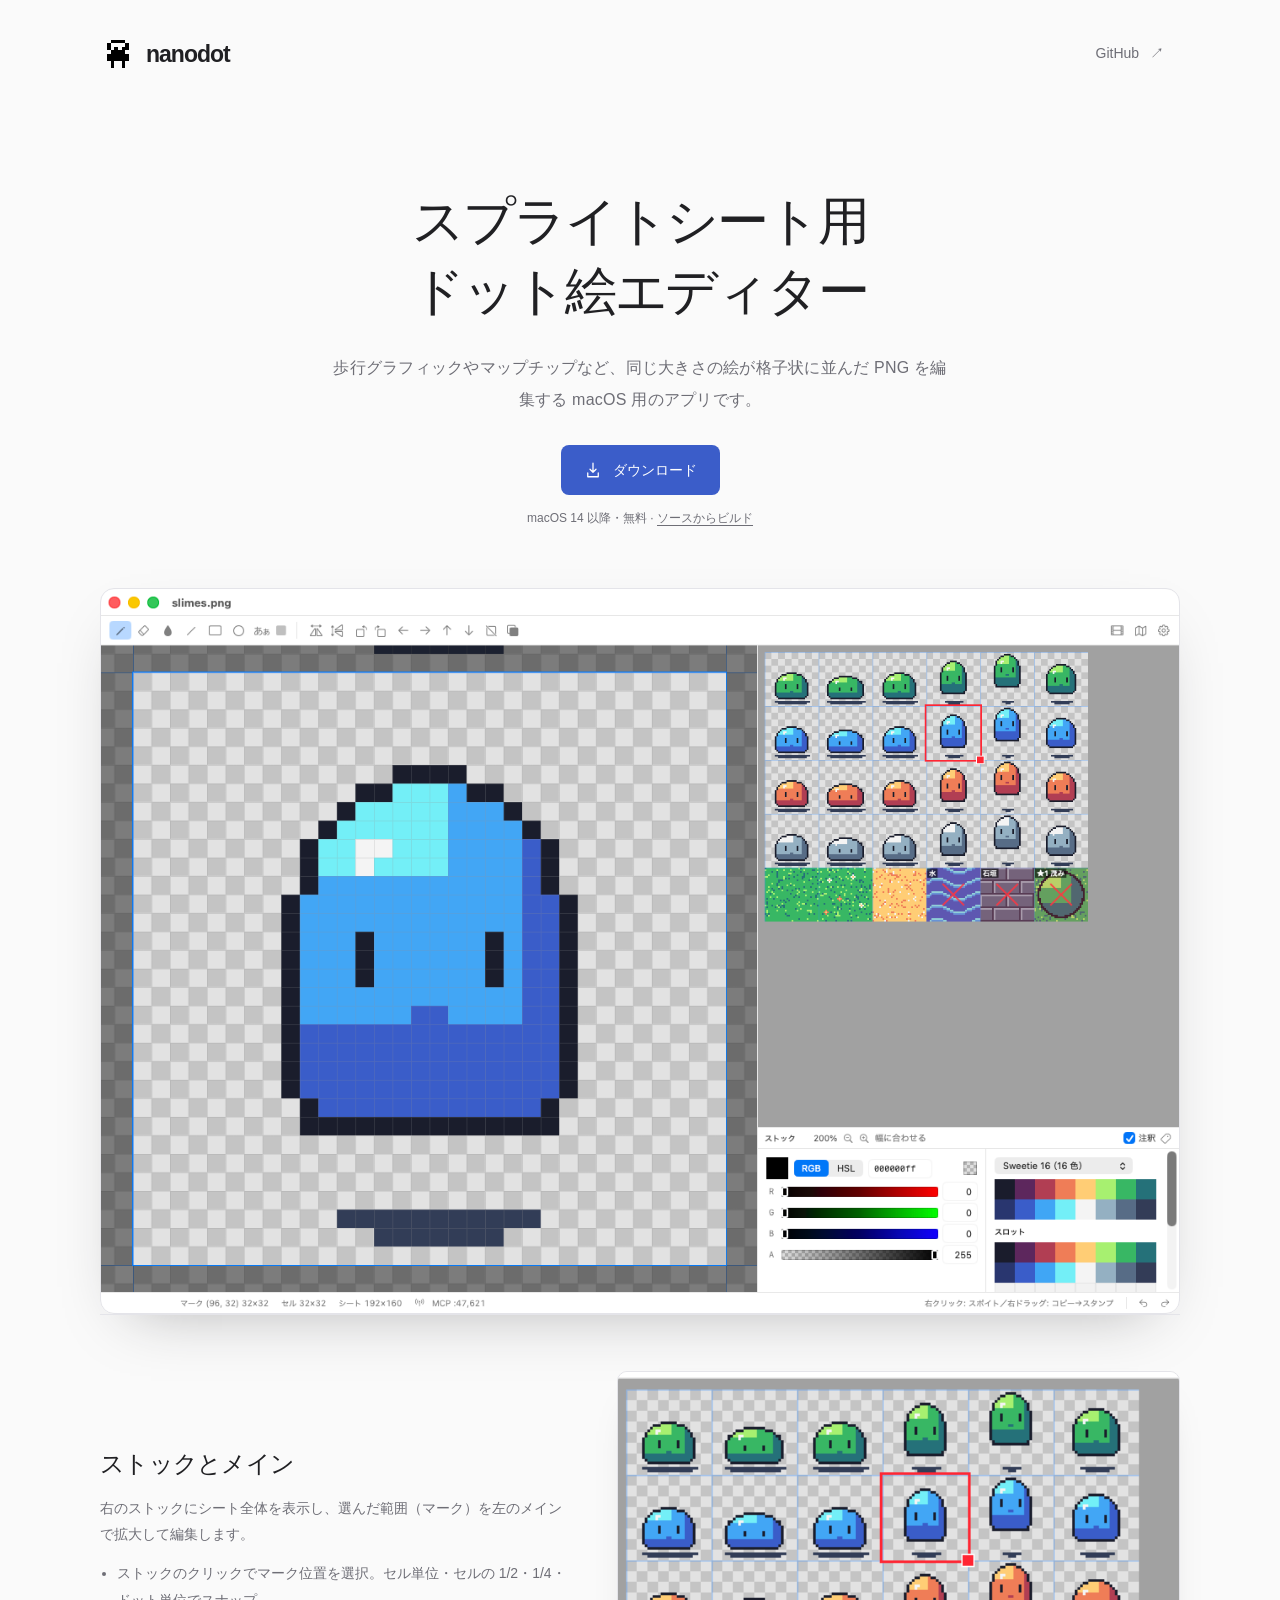
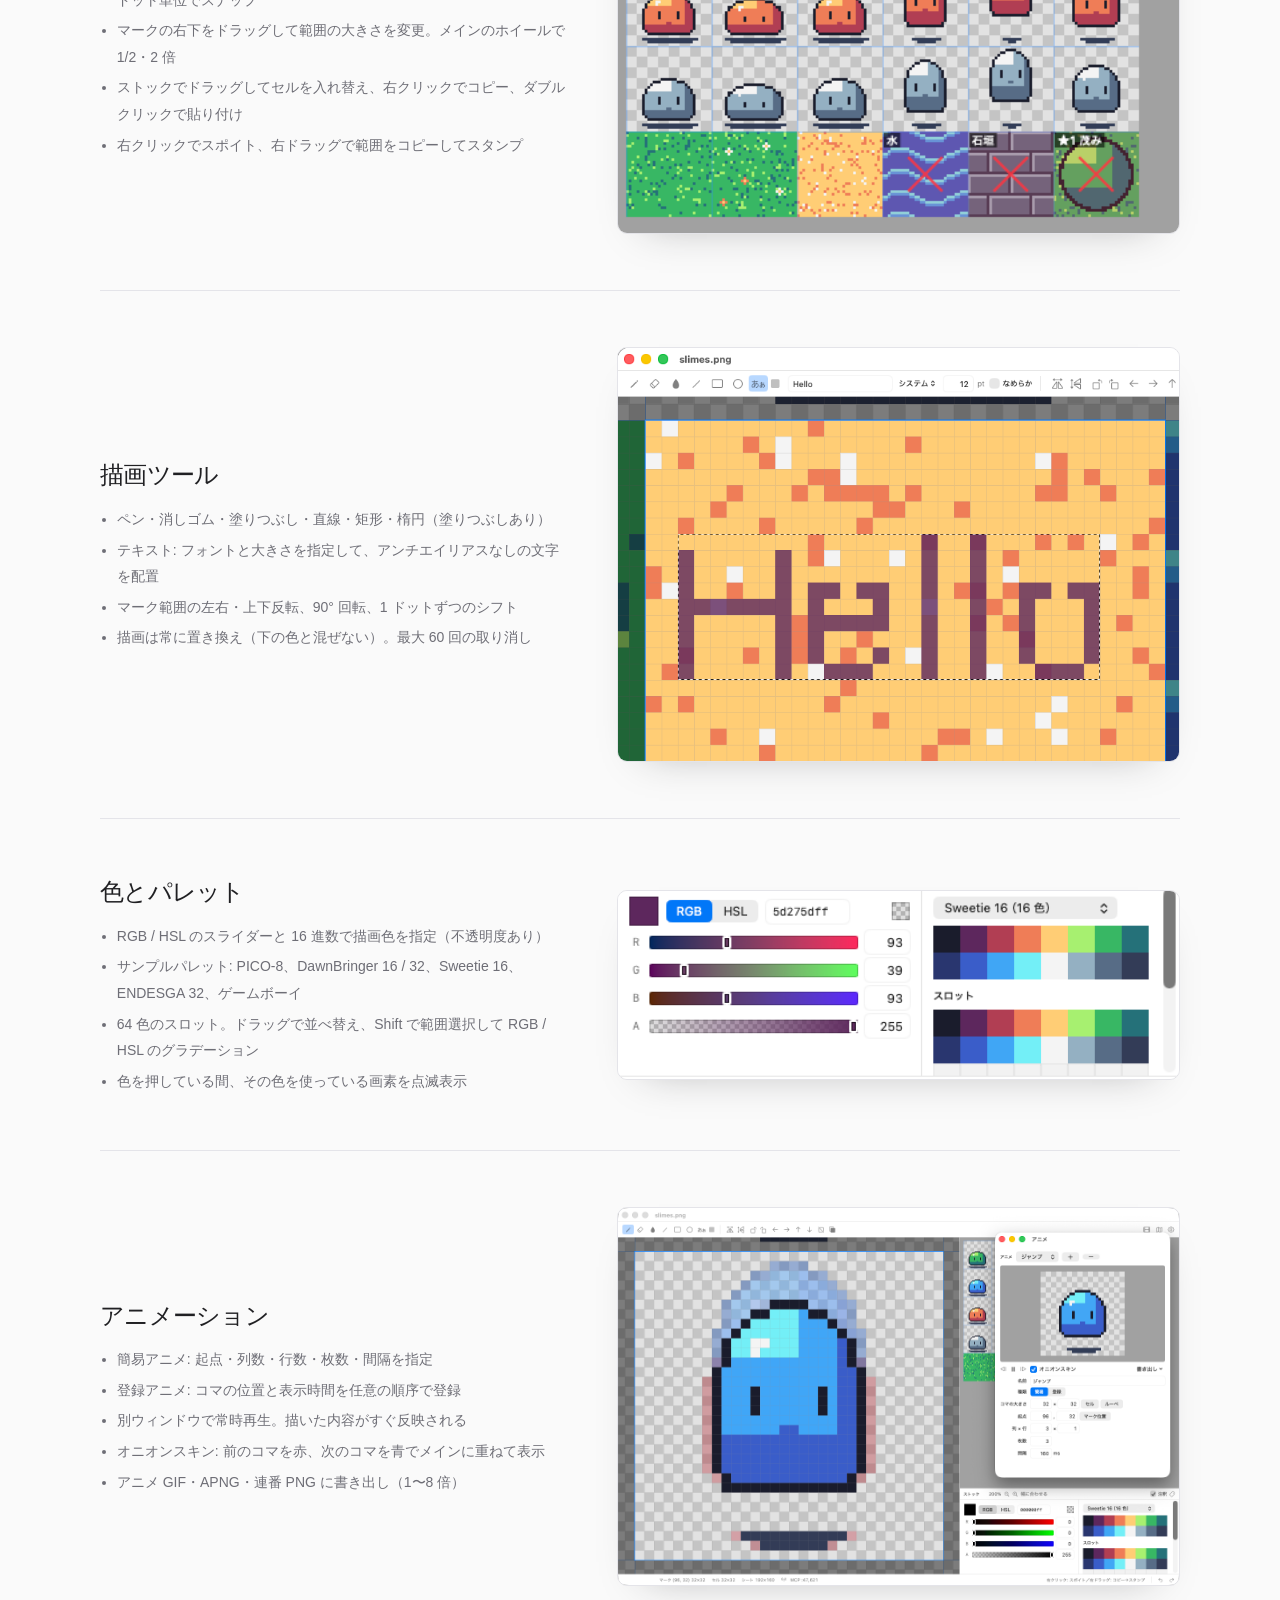
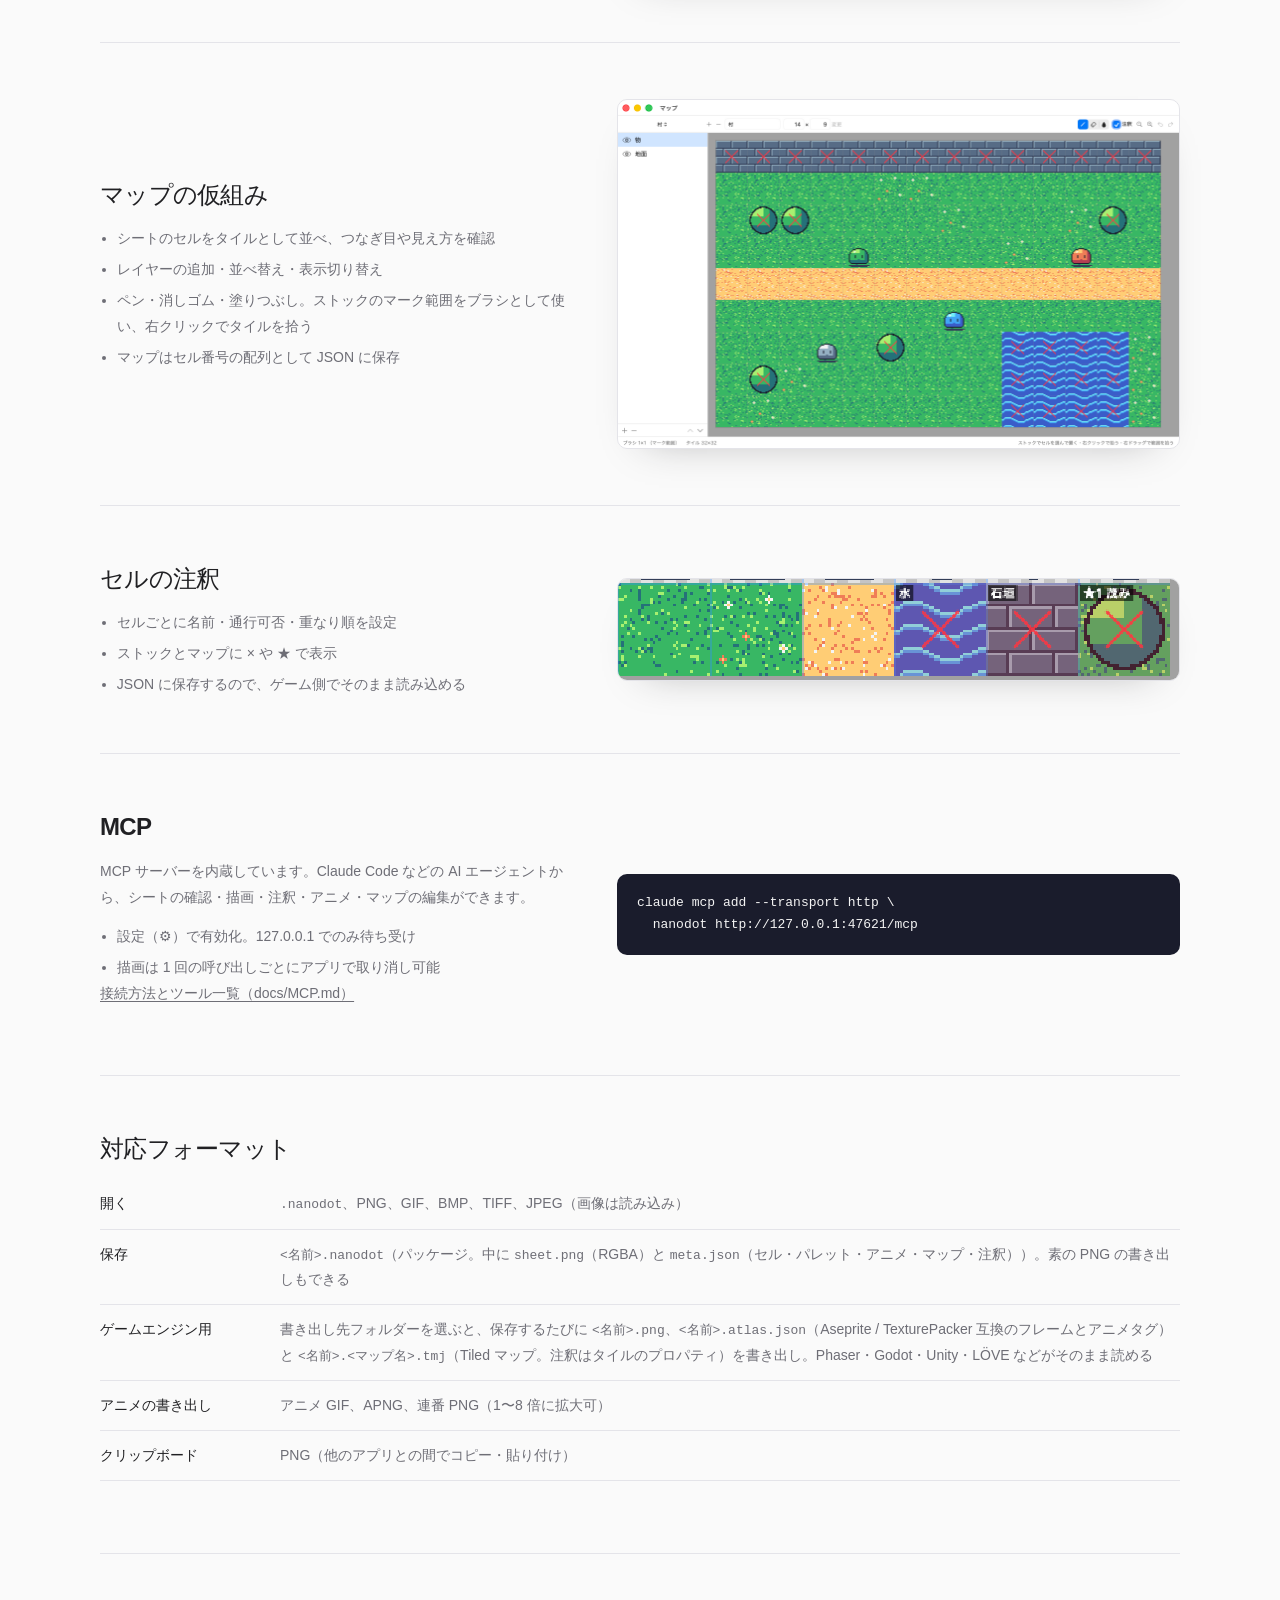
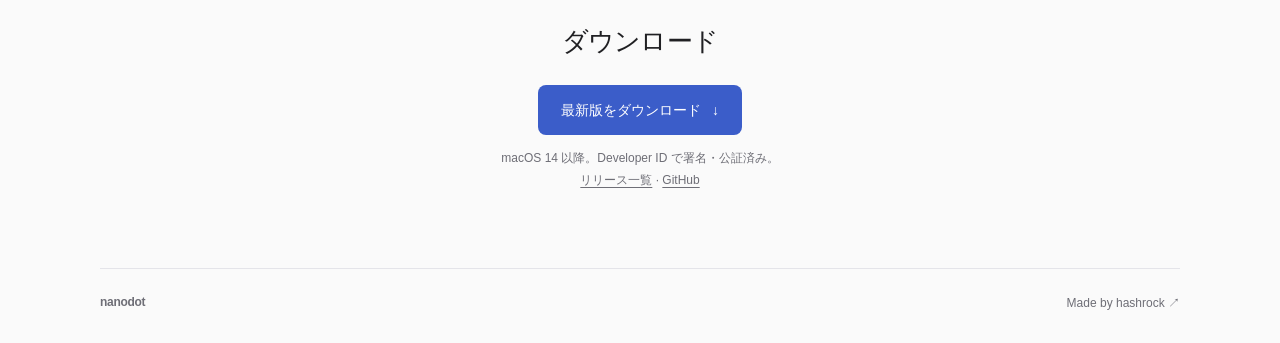
==== website/index.html @ 6d807a77 "書類をパッケージ（.nanodot）にまとめる App Sandbox では「ユーザーが選んだファイルの隣」に書けないので、PNG ＋サイドカーの形式をやめて書類バンドルにする。  - 書類は <名前" ====
<!doctype html>
<html lang="ja">
<head>
  <meta charset="utf-8">
  <meta name="viewport" content="width=device-width, initial-scale=1">
  <meta name="theme-color" content="#fafafa">
  <title>nanodot — スプライトシート用ドット絵エディター</title>
  <meta name="description" content="歩行グラフィックやマップチップなど、同じ大きさの絵が並んだ PNG を編集する macOS 用のドット絵エディター。アニメーション、マップの仮組み、セルの注釈、MCP に対応。">
  <link rel="icon" href="./assets/nanodot.svg" type="image/svg+xml">
  <link rel="stylesheet" href="./style.css">
  <script type="module" src="https://repos.hashrock.info/switcher/v1.js"></script>
</head>
<body>
  <header class="header wrap">
    <a class="brand" href="./" aria-label="nanodot ホーム"><img src="./assets/nanodot.svg" width="36" height="36" alt=""><span>nanodot</span></a>
    <div class="header-links">
      <a class="github" href="https://github.com/hashrock/nanodot">GitHub <span aria-hidden="true">↗</span></a>
      <!-- hashrock の他のサービスへのメニュー。ヘッダの右上に置き場所があるので浮かせずに GitHub の右に並べる。
           ページは明るい配色で固定 (color-scheme: light) なので、OS の設定によらず light に揃える -->
      <hashrock-switcher theme="light"></hashrock-switcher>
    </div>
  </header>
  <main>
    <section class="hero wrap" aria-labelledby="headline">
      <h1 id="headline">スプライトシート用<br>ドット絵エディター</h1>
      <p class="intro">歩行グラフィックやマップチップなど、同じ大きさの絵が格子状に並んだ PNG を編集する macOS 用のアプリです。</p>
      <a class="button" href="https://github.com/hashrock/nanodot/releases/latest"><svg width="18" height="18" viewBox="0 0 24 24" fill="none" stroke="currentColor" stroke-width="1.7" stroke-linecap="round" stroke-linejoin="round" aria-hidden="true"><path d="M12 3v12m-4-4 4 4 4-4M5 16v5h14v-5"/></svg>ダウンロード</a>
      <p class="requirement">macOS 14 以降・無料 · <a href="https://github.com/hashrock/nanodot#ビルドと起動">ソースからビルド</a></p>
    </section>

    <figure class="preview wrap">
      <img src="./assets/screenshot.png" width="1280" height="860" alt="nanodot の画面。左のメインにセルを拡大表示、右上にシート全体のストック、右下にカラーピッカーとパレット。" fetchpriority="high">
    </figure>

    <section class="feature wrap" aria-labelledby="f-stock">
      <div class="feature-text">
        <h2 id="f-stock">ストックとメイン</h2>
        <p>右のストックにシート全体を表示し、選んだ範囲（マーク）を左のメインで拡大して編集します。</p>
        <ul>
          <li>ストックのクリックでマーク位置を選択。セル単位・セルの 1/2・1/4・ドット単位でスナップ</li>
          <li>マークの右下をドラッグして範囲の大きさを変更。メインのホイールで 1/2・2 倍</li>
          <li>ストックでドラッグしてセルを入れ替え、右クリックでコピー、ダブルクリックで貼り付け</li>
          <li>右クリックでスポイト、右ドラッグで範囲をコピーしてスタンプ</li>
        </ul>
      </div>
      <img src="./assets/annotations.png" width="420" height="345" alt="ストック。スライムの行と地形タイルの行が並び、赤枠がマーク範囲。" loading="lazy">
    </section>

    <section class="feature wrap" aria-labelledby="f-draw">
      <div class="feature-text">
        <h2 id="f-draw">描画ツール</h2>
        <ul>
          <li>ペン・消しゴム・塗りつぶし・直線・矩形・楕円（塗りつぶしあり）</li>
          <li>テキスト: フォントと大きさを指定して、アンチエイリアスなしの文字を配置</li>
          <li>マーク範囲の左右・上下反転、90° 回転、1 ドットずつのシフト</li>
          <li>描画は常に置き換え（下の色と混ぜない）。最大 60 回の取り消し</li>
        </ul>
      </div>
      <img src="./assets/text.png" width="760" height="560" alt="テキストツールで Hello をプレビューしている画面。" loading="lazy">
    </section>

    <section class="feature wrap" aria-labelledby="f-color">
      <div class="feature-text">
        <h2 id="f-color">色とパレット</h2>
        <ul>
          <li>RGB / HSL のスライダーと 16 進数で描画色を指定（不透明度あり）</li>
          <li>サンプルパレット: PICO-8、DawnBringer 16 / 32、Sweetie 16、ENDESGA 32、ゲームボーイ</li>
          <li>64 色のスロット。ドラッグで並べ替え、Shift で範囲選択して RGB / HSL のグラデーション</li>
          <li>色を押している間、その色を使っている画素を点滅表示</li>
        </ul>
      </div>
      <img src="./assets/palette.png" width="500" height="168" alt="カラーピッカーとパレット、スロット。" loading="lazy">
    </section>

    <section class="feature wrap" aria-labelledby="f-anim">
      <div class="feature-text">
        <h2 id="f-anim">アニメーション</h2>
        <ul>
          <li>簡易アニメ: 起点・列数・行数・枚数・間隔を指定</li>
          <li>登録アニメ: コマの位置と表示時間を任意の順序で登録</li>
          <li>別ウィンドウで常時再生。描いた内容がすぐ反映される</li>
          <li>オニオンスキン: 前のコマを赤、次のコマを青でメインに重ねて表示</li>
          <li>アニメ GIF・APNG・連番 PNG に書き出し（1〜8 倍）</li>
        </ul>
      </div>
      <img src="./assets/anim.png" width="1280" height="860" alt="アニメウィンドウでジャンプのアニメを再生し、メインに前後のコマが赤と青で重なっている画面。" loading="lazy">
    </section>

    <section class="feature wrap" aria-labelledby="f-map">
      <div class="feature-text">
        <h2 id="f-map">マップの仮組み</h2>
        <ul>
          <li>シートのセルをタイルとして並べ、つなぎ目や見え方を確認</li>
          <li>レイヤーの追加・並べ替え・表示切り替え</li>
          <li>ペン・消しゴム・塗りつぶし。ストックのマーク範囲をブラシとして使い、右クリックでタイルを拾う</li>
          <li>マップはセル番号の配列として JSON に保存</li>
        </ul>
      </div>
      <img src="./assets/map.png" width="1130" height="700" alt="マップウィンドウ。草地に砂の道、池、石垣、茂み、スライムを並べた村。通行不可のタイルに赤い × が付いている。" loading="lazy">
    </section>

    <section class="feature wrap" aria-labelledby="f-anno">
      <div class="feature-text">
        <h2 id="f-anno">セルの注釈</h2>
        <ul>
          <li>セルごとに名前・通行可否・重なり順を設定</li>
          <li>ストックとマップに × や ★ で表示</li>
          <li>JSON に保存するので、ゲーム側でそのまま読み込める</li>
        </ul>
      </div>
      <img class="pixel" src="./assets/annotations-row.png" width="390" height="70" alt="地形タイルの行。水と石垣に赤い ×、茂みに ★1 と名前が表示されている。" loading="lazy">
    </section>

    <section class="feature wrap" aria-labelledby="f-mcp">
      <div class="feature-text">
        <h2 id="f-mcp">MCP</h2>
        <p>MCP サーバーを内蔵しています。Claude Code などの AI エージェントから、シートの確認・描画・注釈・アニメ・マップの編集ができます。</p>
        <ul>
          <li>設定（⚙）で有効化。127.0.0.1 でのみ待ち受け</li>
          <li>描画は 1 回の呼び出しごとにアプリで取り消し可能</li>
        </ul>
        <p class="requirement"><a href="https://github.com/hashrock/nanodot/blob/main/docs/MCP.md">接続方法とツール一覧（docs/MCP.md）</a></p>
      </div>
      <pre><code>claude mcp add --transport http \
  nanodot http://127.0.0.1:47621/mcp</code></pre>
    </section>

    <section class="formats wrap" aria-labelledby="f-format">
      <h2 id="f-format">対応フォーマット</h2>
      <table>
        <tbody>
          <tr><th>開く</th><td><code>.nanodot</code>、PNG、GIF、BMP、TIFF、JPEG（画像は読み込み）</td></tr>
          <tr><th>保存</th><td><code>&lt;名前&gt;.nanodot</code>（パッケージ。中に <code>sheet.png</code>（RGBA）と <code>meta.json</code>（セル・パレット・アニメ・マップ・注釈））。素の PNG の書き出しもできる</td></tr>
          <tr><th>ゲームエンジン用</th><td>書き出し先フォルダーを選ぶと、保存するたびに <code>&lt;名前&gt;.png</code>、<code>&lt;名前&gt;.atlas.json</code>（Aseprite / TexturePacker 互換のフレームとアニメタグ）と <code>&lt;名前&gt;.&lt;マップ名&gt;.tmj</code>（Tiled マップ。注釈はタイルのプロパティ）を書き出し。Phaser・Godot・Unity・LÖVE などがそのまま読める</td></tr>
          <tr><th>アニメの書き出し</th><td>アニメ GIF、APNG、連番 PNG（1〜8 倍に拡大可）</td></tr>
          <tr><th>クリップボード</th><td>PNG（他のアプリとの間でコピー・貼り付け）</td></tr>
        </tbody>
      </table>
    </section>

    <section class="closing wrap" aria-labelledby="closing-title">
      <h2 id="closing-title">ダウンロード</h2>
      <a class="button" href="https://github.com/hashrock/nanodot/releases/latest">最新版をダウンロード <span aria-hidden="true">↓</span></a>
      <p class="requirement">macOS 14 以降。Developer ID で署名・公証済み。<br><a href="https://github.com/hashrock/nanodot/releases">リリース一覧</a> · <a href="https://github.com/hashrock/nanodot">GitHub</a></p>
    </section>
  </main>
  <footer class="footer wrap"><span>nanodot</span><a href="https://github.com/hashrock">Made by hashrock <span aria-hidden="true">↗</span></a></footer>
</body>
</html>
---- website/style.css ----
:root{color-scheme:light;--paper:#fafafa;--ink:#202023;--muted:#6e6e76;--line:#e4e4e9;--accent:#3b5dc9;font-family:-apple-system,BlinkMacSystemFont,"Helvetica Neue","Hiragino Kaku Gothic ProN","Noto Sans JP",sans-serif;color:var(--ink);background:var(--paper);font-synthesis:none}
*{box-sizing:border-box}
body{margin:0;-webkit-font-smoothing:antialiased}
a{color:inherit;text-decoration:none}
a:focus-visible{outline:3px solid var(--accent);outline-offset:6px}
.wrap{width:min(1080px,calc(100% - 80px));margin-inline:auto}
.header{height:108px;display:flex;align-items:center;justify-content:space-between}
.brand{display:inline-flex;align-items:center;gap:10px;font-size:23px;font-weight:650;letter-spacing:-1px}
.brand img{display:block}
.github{font-size:14px;color:var(--muted);padding:12px 0}
.github span{margin-left:7px}
.github:hover,.footer a:hover{color:var(--accent)}
.hero{text-align:center;padding:78px 0 58px}
.eyebrow{margin:0 0 25px;font-size:14px;letter-spacing:.045em;color:var(--muted)}
h1{font-size:clamp(42px,5.5vw,68px);line-height:1.38;letter-spacing:-.055em;font-weight:700;margin:0}
.intro{font-size:16px;line-height:2;color:var(--muted);margin:26px 0 29px;letter-spacing:.015em}
.intro span{display:inline-block}
.button{display:inline-flex;justify-content:center;align-items:center;gap:11px;min-height:50px;padding:14px 23px;border-radius:8px;background:var(--accent);color:white;font-size:14px;font-weight:600;line-height:1.5;transition:background .18s,transform .18s}
.button:hover{background:#29366f;transform:translateY(-2px)}
.requirement{font-size:12px;line-height:1.8;color:var(--muted);margin:13px 0 0}
.requirement a{text-decoration:underline;text-underline-offset:3px}
.requirement a:hover{color:var(--accent)}
.preview{margin-top:0;margin-bottom:0}
.preview>img{width:100%;height:auto;display:block;border-radius:14px;border:1px solid var(--line);box-shadow:0 24px 60px -30px rgba(32,32,35,.35)}
figcaption{display:flex;justify-content:space-between;gap:16px;margin-top:17px;font-size:12px;color:var(--muted);line-height:1.8}
.caption-note{letter-spacing:.06em}
.step{font-size:12px;letter-spacing:.08em;font-family:ui-monospace,SFMono-Regular,Consolas,monospace;color:var(--accent)}
.closing{text-align:center;border-top:1px solid var(--line);padding:68px 0 76px}
.closing>img{display:block;margin:0 auto 21px}
.closing h2{font-size:26px;letter-spacing:-.035em;line-height:1.5;margin:0 0 24px}
.footer{border-top:1px solid var(--line);padding-block:26px 32px;display:flex;justify-content:space-between;gap:20px;font-size:12px;color:var(--muted)}
.footer>span{font-weight:650;letter-spacing:-.025em}
@media(min-width:1500px){.hero{padding-top:100px}}
@media(max-width:700px){.wrap{width:calc(100% - 40px)}.header{height:84px}.brand{font-size:21px}.hero{padding:54px 0 40px}.eyebrow{font-size:12px;margin-bottom:22px}h1{font-size:clamp(36px,8.6vw,54px)}.intro{font-size:14px;line-height:1.95;max-width:320px;margin:23px auto 26px}.desktop-break{display:none}.preview>img{border-radius:8px}figcaption{font-size:12px}.caption-note{display:none}.features{grid-template-columns:1fr;padding:52px 0;gap:30px}.features article{padding-top:20px}.features h2{font-size:26px;margin:13px 0 10px}.features p{font-size:14px}.closing{padding:49px 0 53px}.closing h2{font-size:24px}.footer{padding-block:23px}}
@media(prefers-reduced-motion:reduce){.button{transition:none}.button:hover{transform:none}}
.preview>img{image-rendering:auto}
.brand img,.closing>img{image-rendering:pixelated}

h1{font-size:clamp(34px,4.4vw,52px);line-height:1.35;letter-spacing:-.04em}
.intro{max-width:620px;margin-inline:auto}
.feature{display:grid;grid-template-columns:5fr 6fr;gap:48px;align-items:center;border-top:1px solid var(--line);padding:56px 0}
.feature:first-of-type{margin-top:72px}
.feature h2,.formats h2{font-size:24px;letter-spacing:-.03em;margin:0 0 14px;line-height:1.4}
.feature p{font-size:14px;line-height:1.9;color:var(--muted);margin:0 0 12px}
.feature ul{margin:0;padding-left:1.2em;font-size:14px;line-height:1.9;color:var(--muted)}
.feature li+li{margin-top:4px}
.feature>img{width:100%;height:auto;display:block;border-radius:10px;border:1px solid var(--line);box-shadow:0 18px 40px -28px rgba(32,32,35,.35);image-rendering:auto}
.feature pre{margin:0;padding:18px 20px;border-radius:10px;background:#1a1c2c;color:#f4f4f4;font-size:13px;line-height:1.7;overflow-x:auto}
.feature pre code,.formats code{font-family:ui-monospace,SFMono-Regular,Consolas,monospace}
.formats{border-top:1px solid var(--line);padding:56px 0 72px}
.formats table{width:100%;border-collapse:collapse;font-size:14px;line-height:1.8}
.formats th,.formats td{text-align:left;vertical-align:top;padding:12px 0;border-bottom:1px solid var(--line)}
.formats th{width:180px;font-weight:600;color:var(--ink);padding-right:20px}
.formats td{color:var(--muted)}
.formats code{font-size:13px}
.closing h2{margin-bottom:24px}
@media(max-width:700px){.feature{grid-template-columns:1fr;gap:24px;padding:40px 0}.feature:first-of-type{margin-top:48px}.formats th{width:110px}}
.feature>img.pixel{image-rendering:pixelated}
.header-links{display:flex;align-items:center;gap:16px}
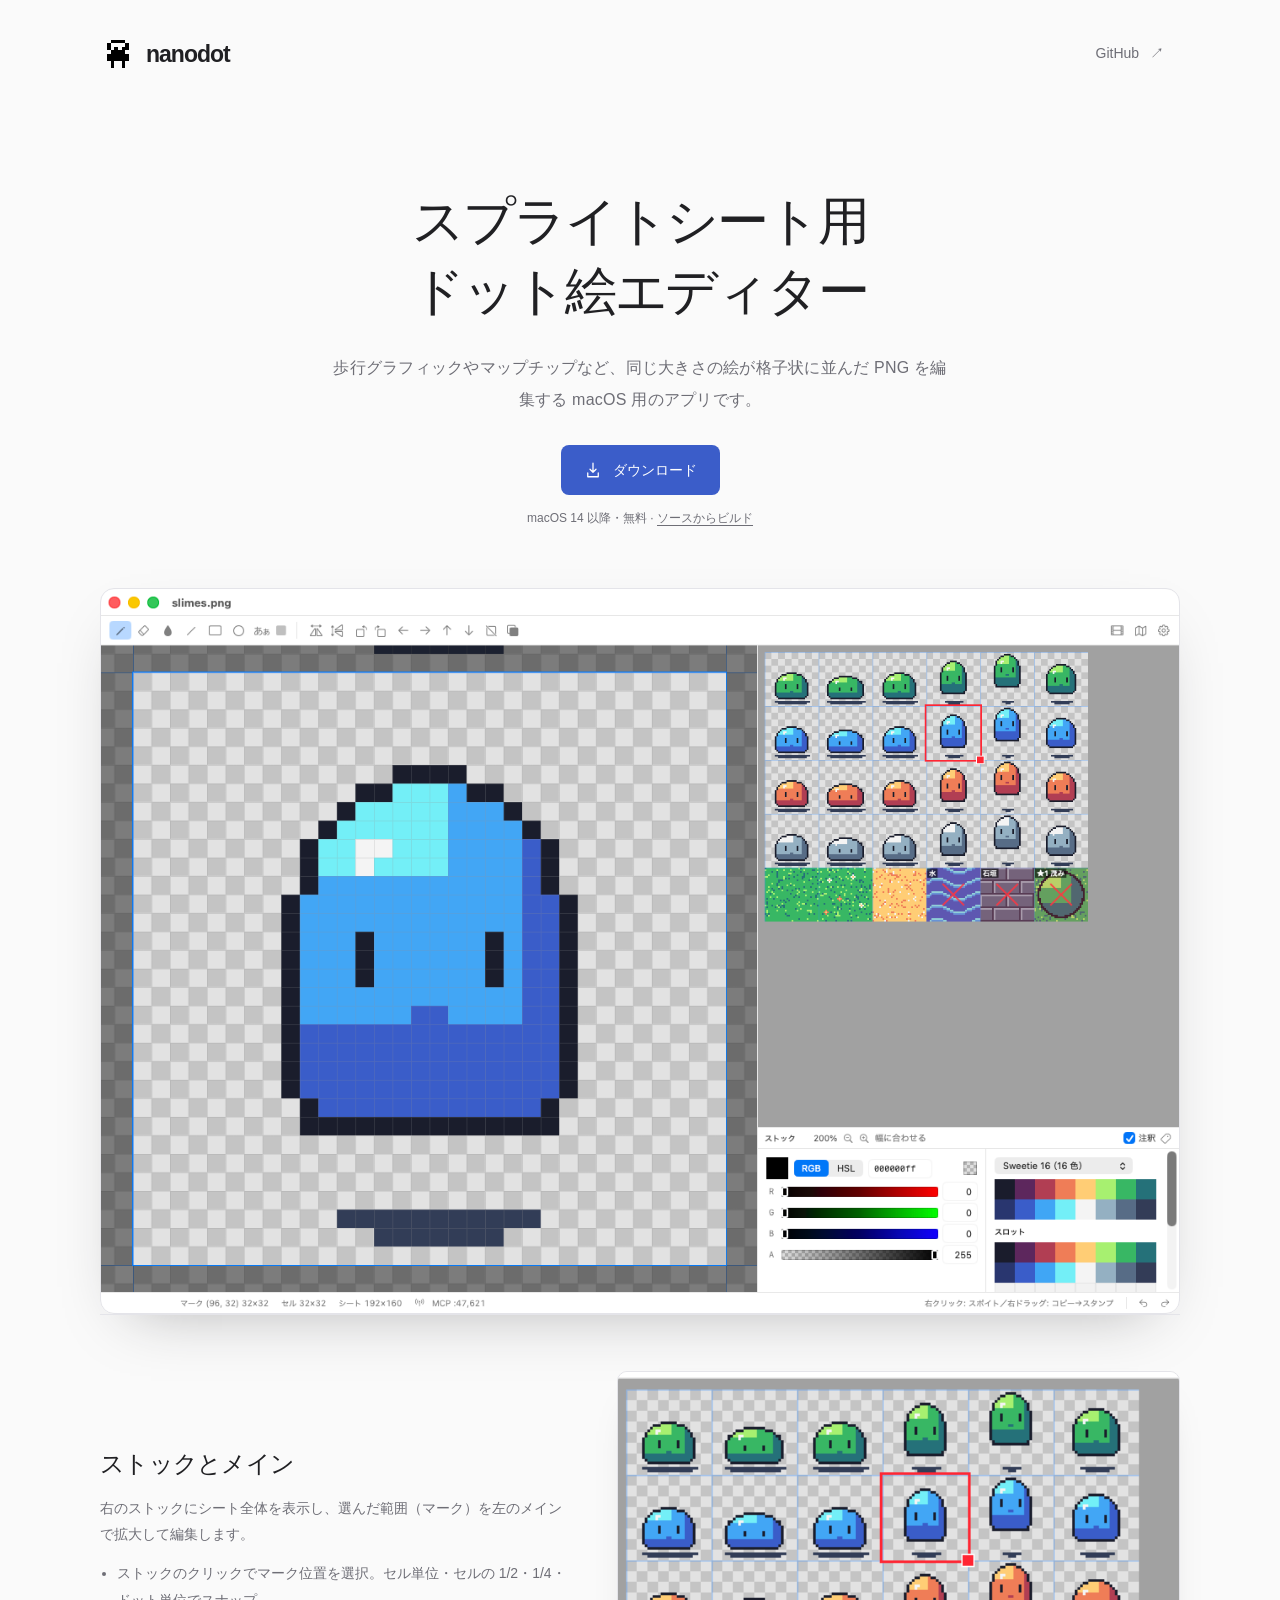
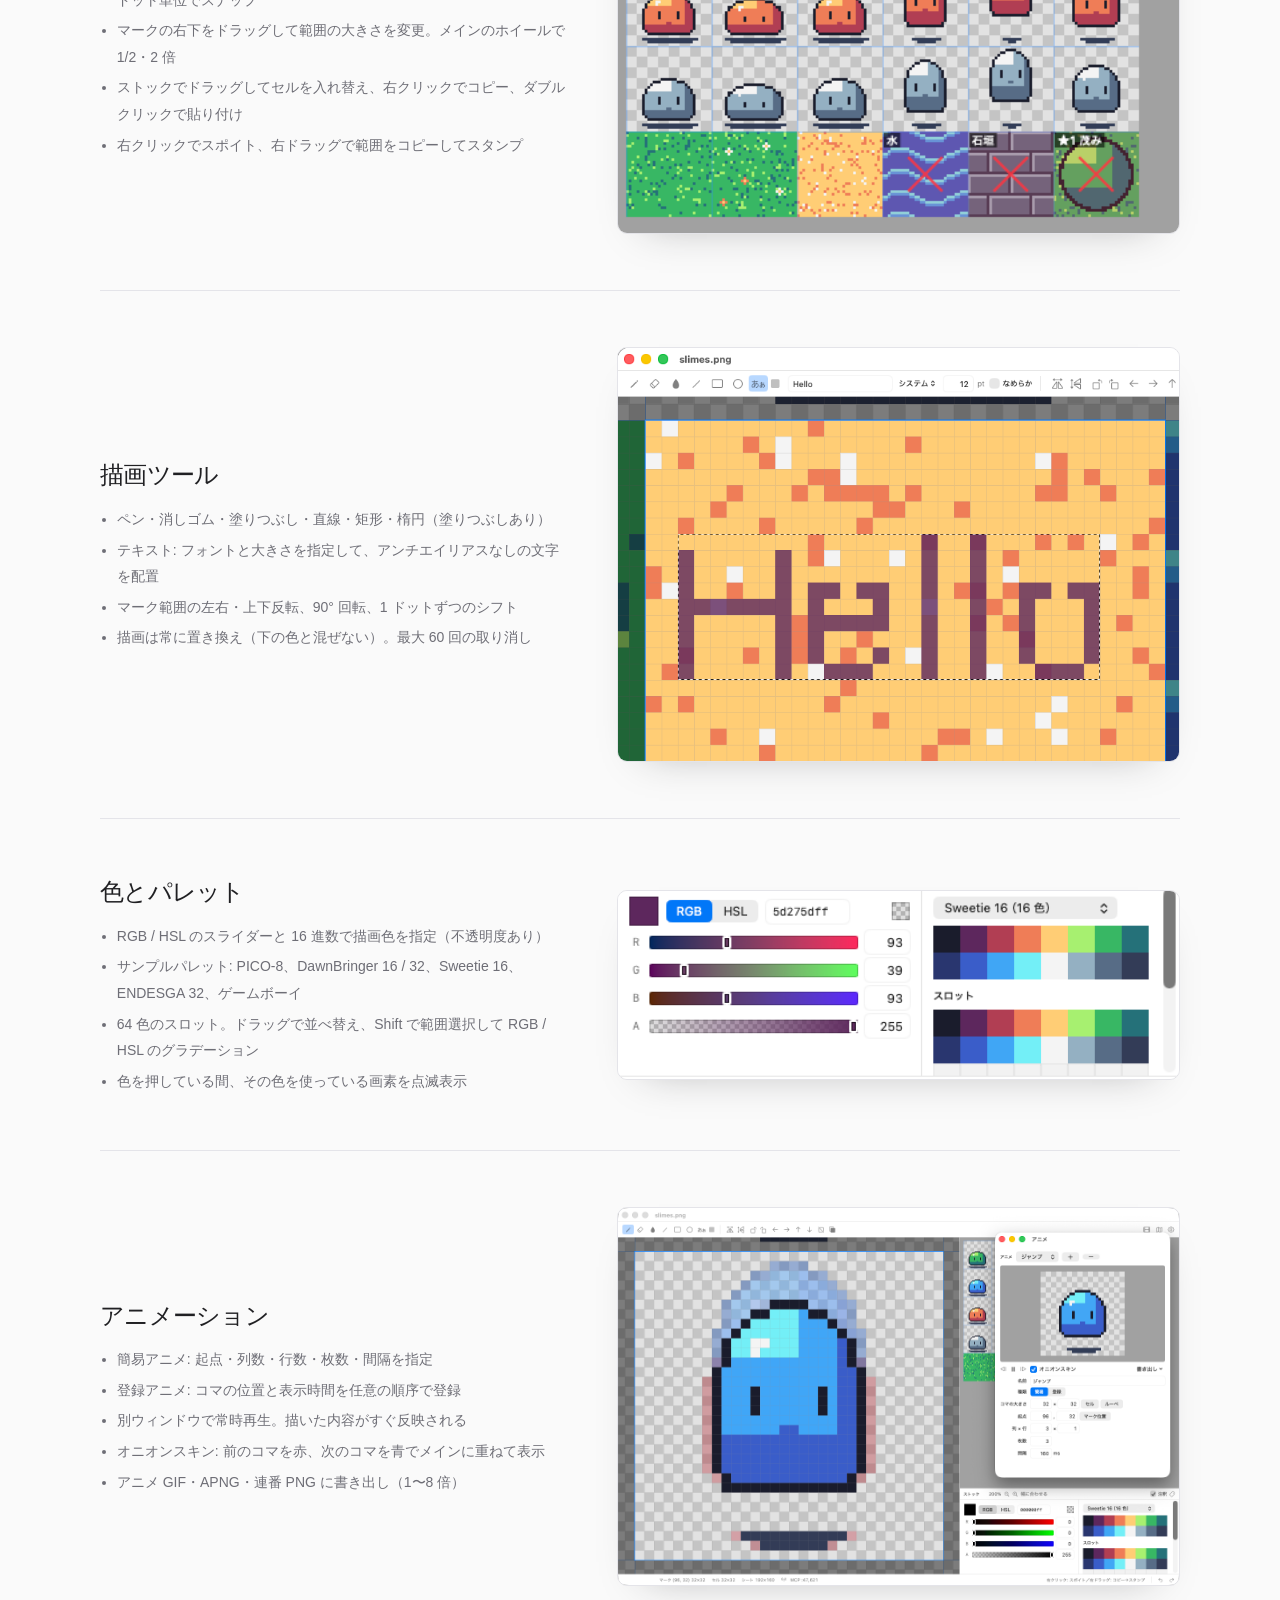
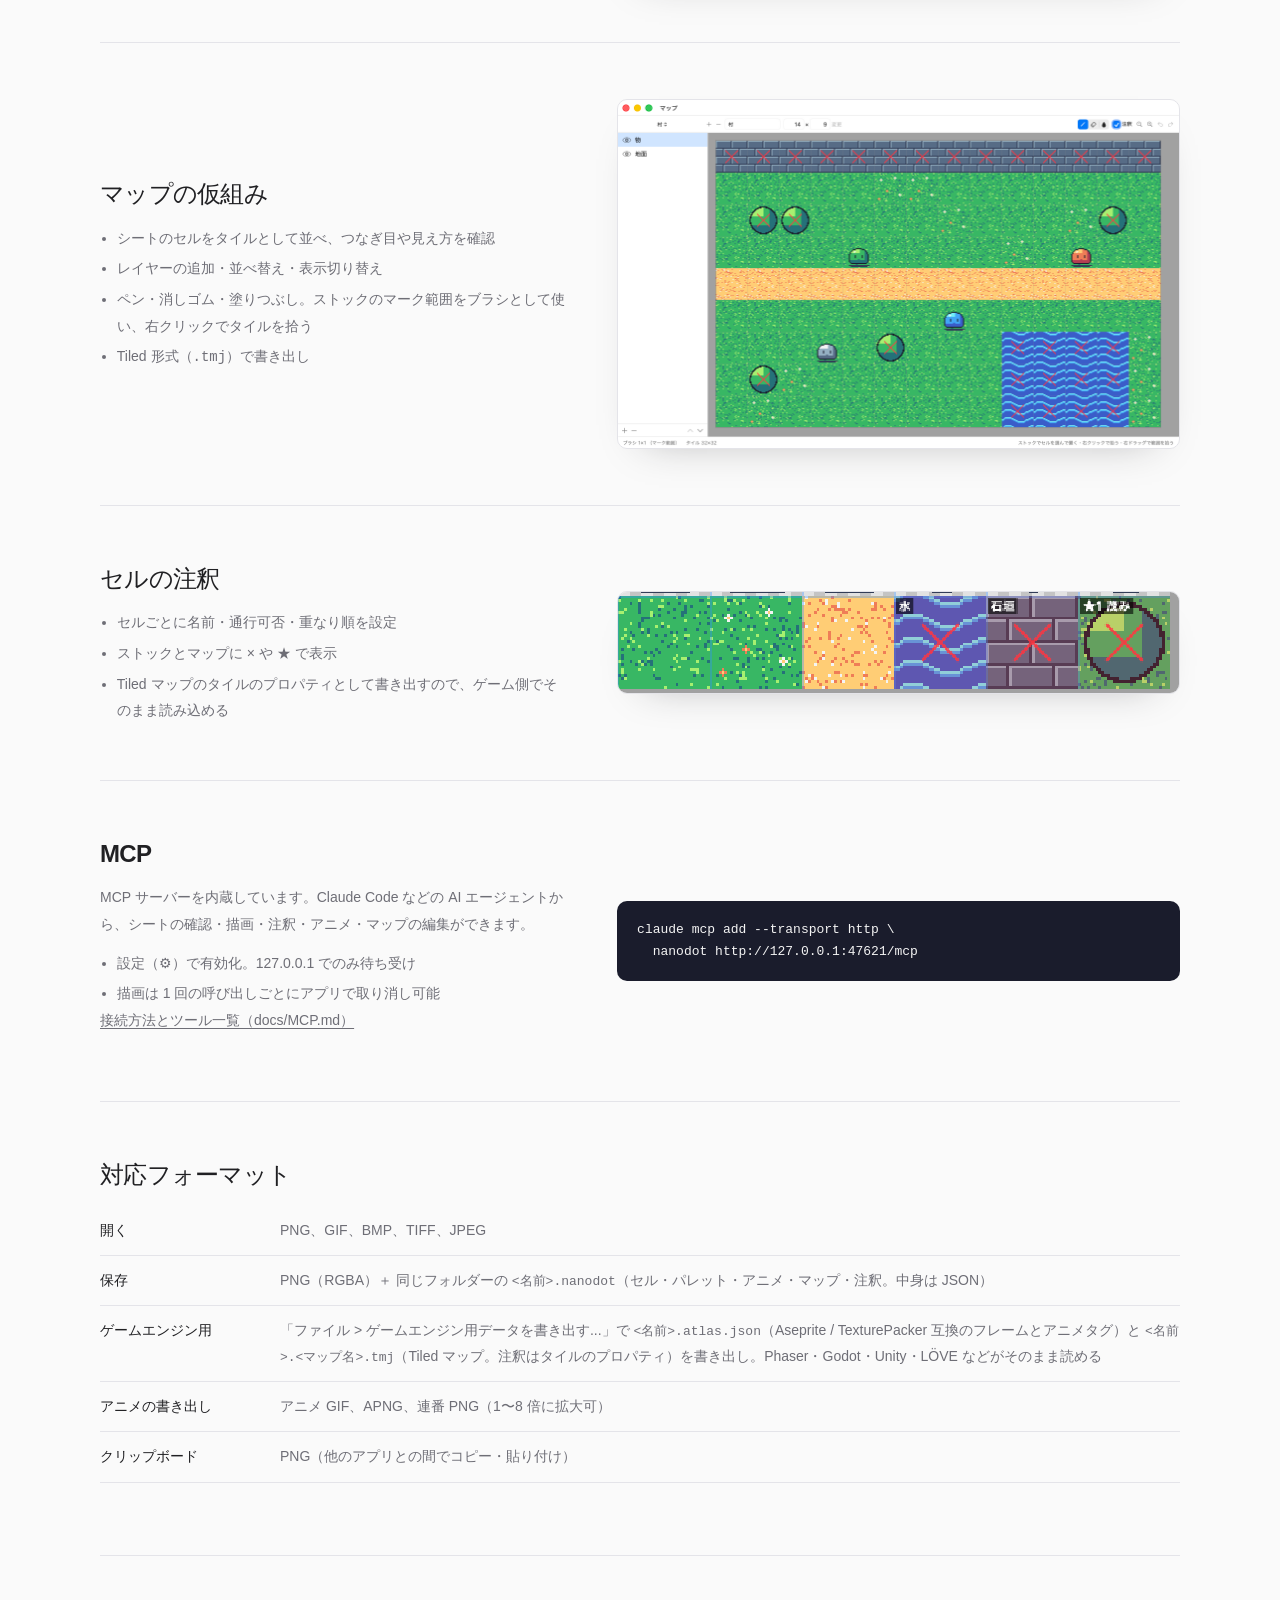
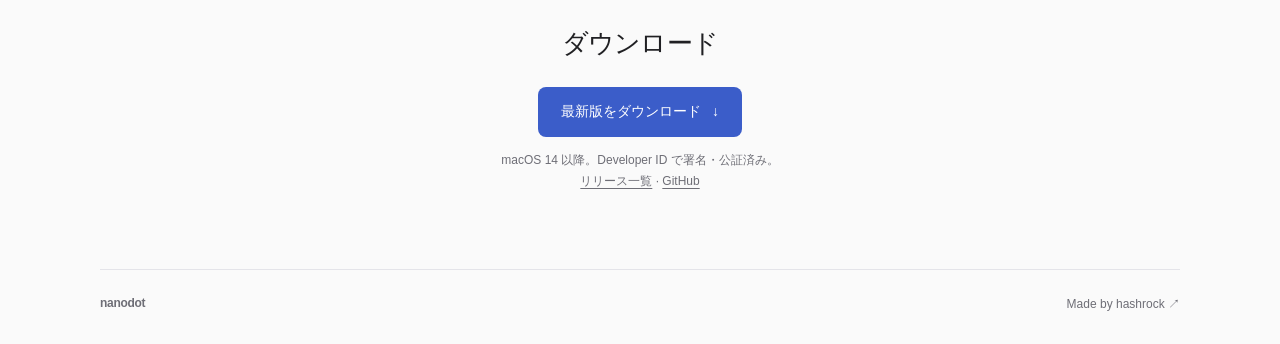
==== commit 0f0faeed: "サイドカーを <名前>.nanodot に改名し、App Sandbox の関連ファイルとして読み書きする App Sandbox では「ユーザーが選んだファイルの隣」に書けないが、書類と名前が同じで" ====
--- a/website/index.html
+++ b/website/index.html
@@ -93,7 +93,7 @@
           <li>シートのセルをタイルとして並べ、つなぎ目や見え方を確認</li>
           <li>レイヤーの追加・並べ替え・表示切り替え</li>
           <li>ペン・消しゴム・塗りつぶし。ストックのマーク範囲をブラシとして使い、右クリックでタイルを拾う</li>
-          <li>マップはセル番号の配列として JSON に保存</li>
+          <li>Tiled 形式（<code>.tmj</code>）で書き出し</li>
         </ul>
       </div>
       <img src="./assets/map.png" width="1130" height="700" alt="マップウィンドウ。草地に砂の道、池、石垣、茂み、スライムを並べた村。通行不可のタイルに赤い × が付いている。" loading="lazy">
@@ -105,7 +105,7 @@
         <ul>
           <li>セルごとに名前・通行可否・重なり順を設定</li>
           <li>ストックとマップに × や ★ で表示</li>
-          <li>JSON に保存するので、ゲーム側でそのまま読み込める</li>
+          <li>Tiled マップのタイルのプロパティとして書き出すので、ゲーム側でそのまま読み込める</li>
         </ul>
       </div>
       <img class="pixel" src="./assets/annotations-row.png" width="390" height="70" alt="地形タイルの行。水と石垣に赤い ×、茂みに ★1 と名前が表示されている。" loading="lazy">
@@ -129,9 +129,9 @@
       <h2 id="f-format">対応フォーマット</h2>
       <table>
         <tbody>
-          <tr><th>開く</th><td><code>.nanodot</code>、PNG、GIF、BMP、TIFF、JPEG（画像は読み込み）</td></tr>
-          <tr><th>保存</th><td><code>&lt;名前&gt;.nanodot</code>（パッケージ。中に <code>sheet.png</code>（RGBA）と <code>meta.json</code>（セル・パレット・アニメ・マップ・注釈））。素の PNG の書き出しもできる</td></tr>
-          <tr><th>ゲームエンジン用</th><td>書き出し先フォルダーを選ぶと、保存するたびに <code>&lt;名前&gt;.png</code>、<code>&lt;名前&gt;.atlas.json</code>（Aseprite / TexturePacker 互換のフレームとアニメタグ）と <code>&lt;名前&gt;.&lt;マップ名&gt;.tmj</code>（Tiled マップ。注釈はタイルのプロパティ）を書き出し。Phaser・Godot・Unity・LÖVE などがそのまま読める</td></tr>
+          <tr><th>開く</th><td>PNG、GIF、BMP、TIFF、JPEG</td></tr>
+          <tr><th>保存</th><td>PNG（RGBA）＋ 同じフォルダーの <code>&lt;名前&gt;.nanodot</code>（セル・パレット・アニメ・マップ・注釈。中身は JSON）</td></tr>
+          <tr><th>ゲームエンジン用</th><td>「ファイル &gt; ゲームエンジン用データを書き出す...」で <code>&lt;名前&gt;.atlas.json</code>（Aseprite / TexturePacker 互換のフレームとアニメタグ）と <code>&lt;名前&gt;.&lt;マップ名&gt;.tmj</code>（Tiled マップ。注釈はタイルのプロパティ）を書き出し。Phaser・Godot・Unity・LÖVE などがそのまま読める</td></tr>
           <tr><th>アニメの書き出し</th><td>アニメ GIF、APNG、連番 PNG（1〜8 倍に拡大可）</td></tr>
           <tr><th>クリップボード</th><td>PNG（他のアプリとの間でコピー・貼り付け）</td></tr>
         </tbody>
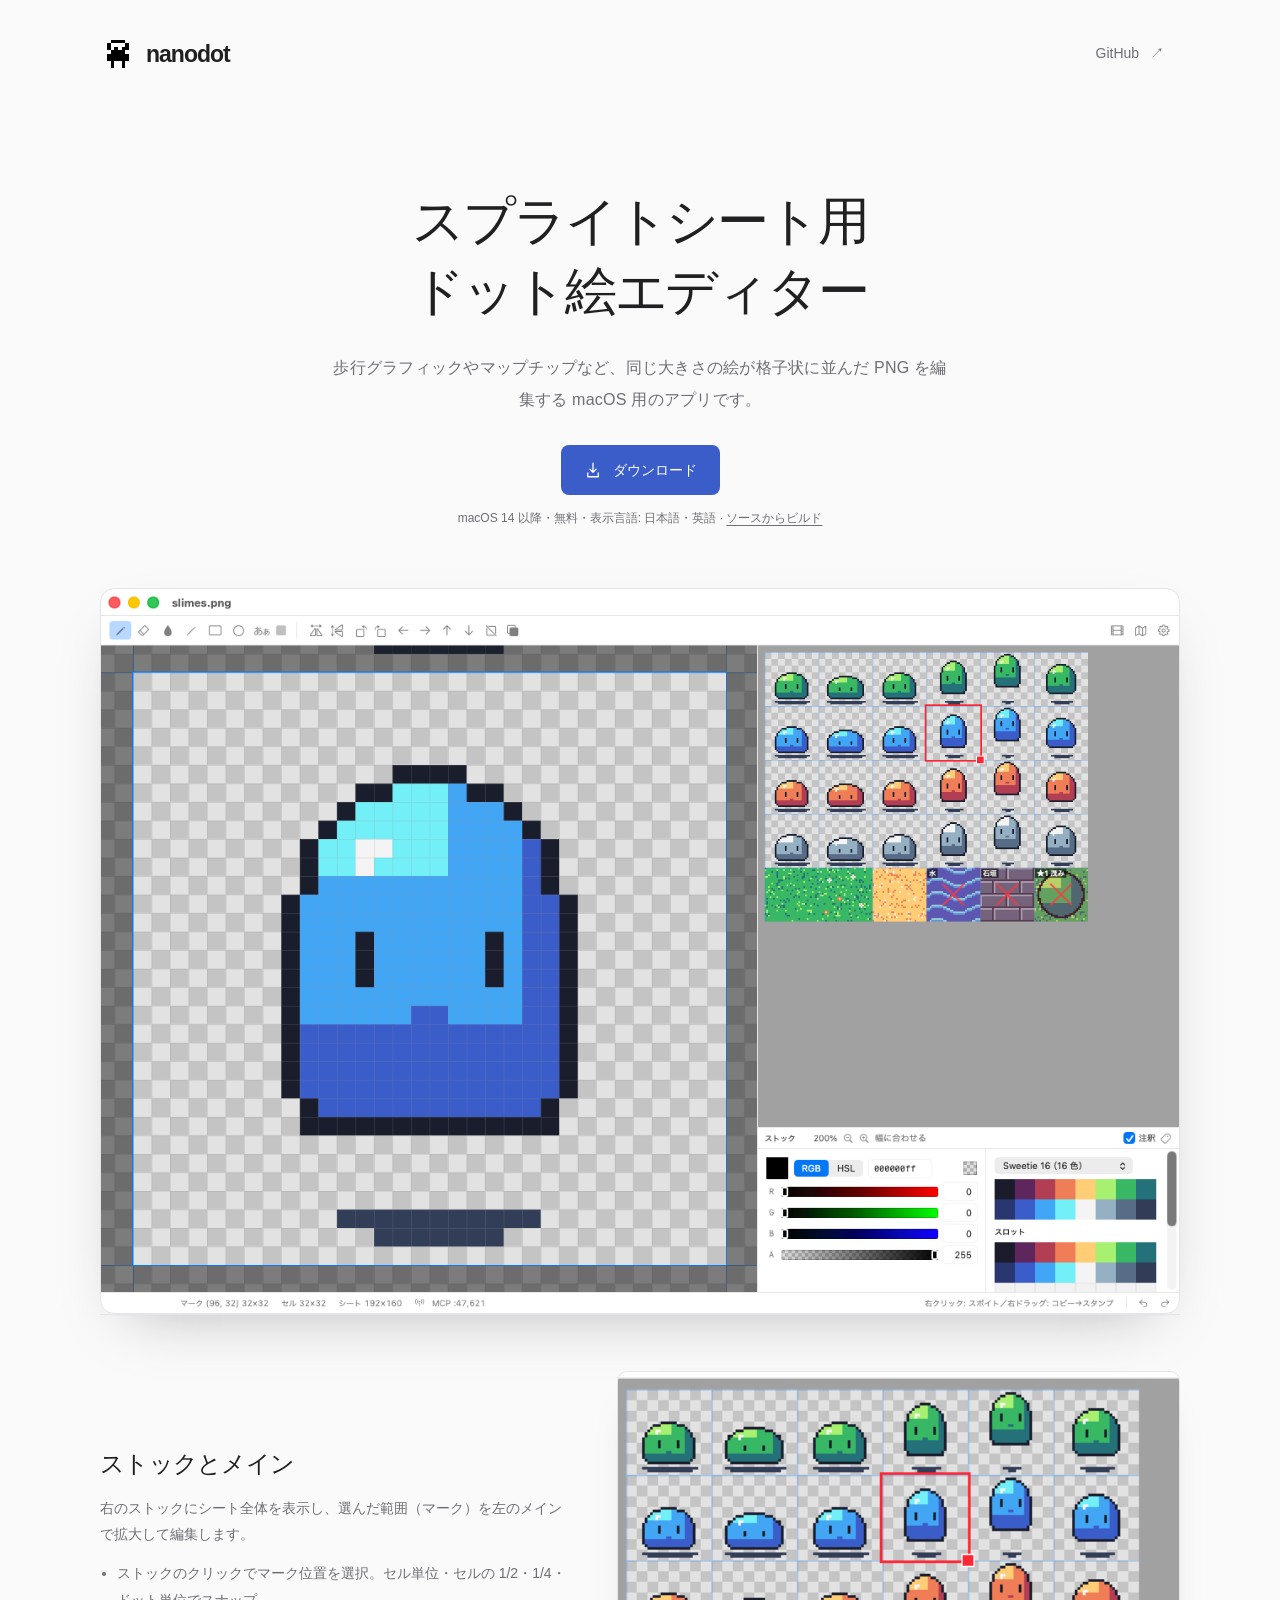
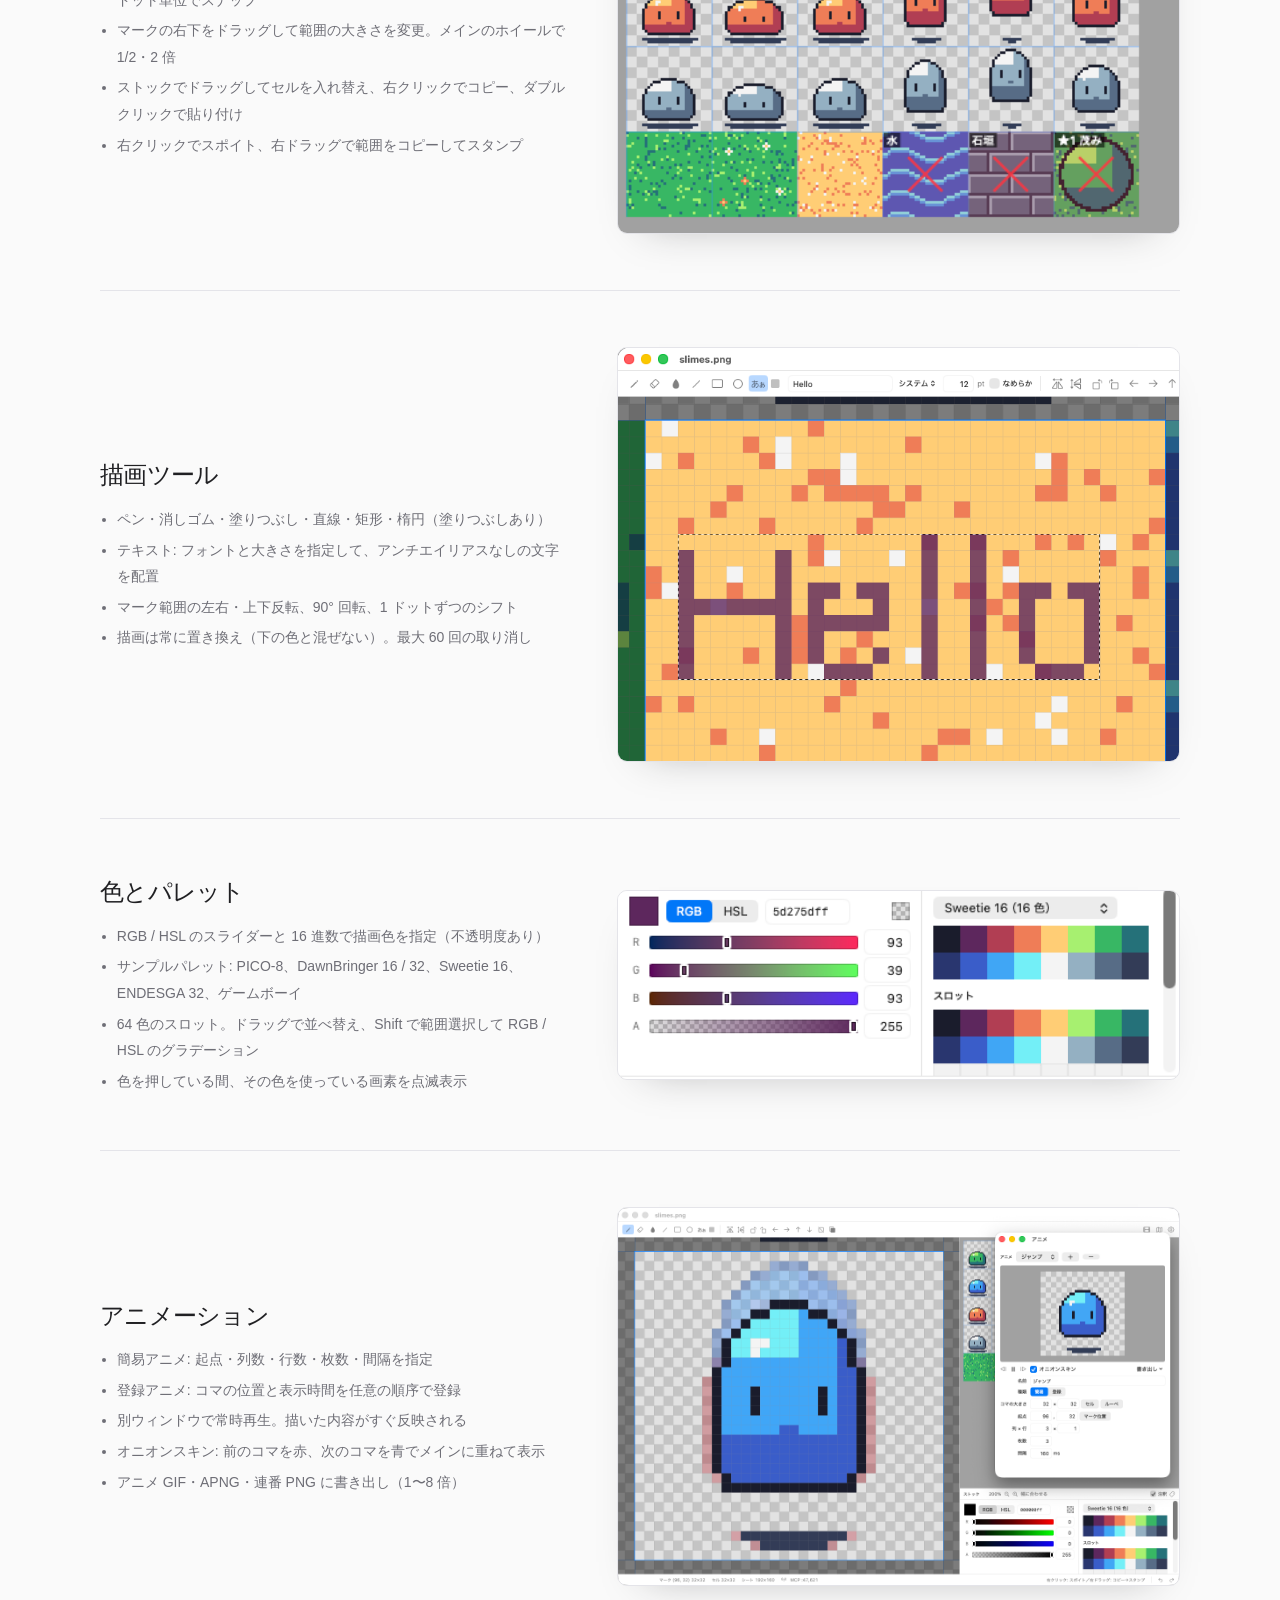
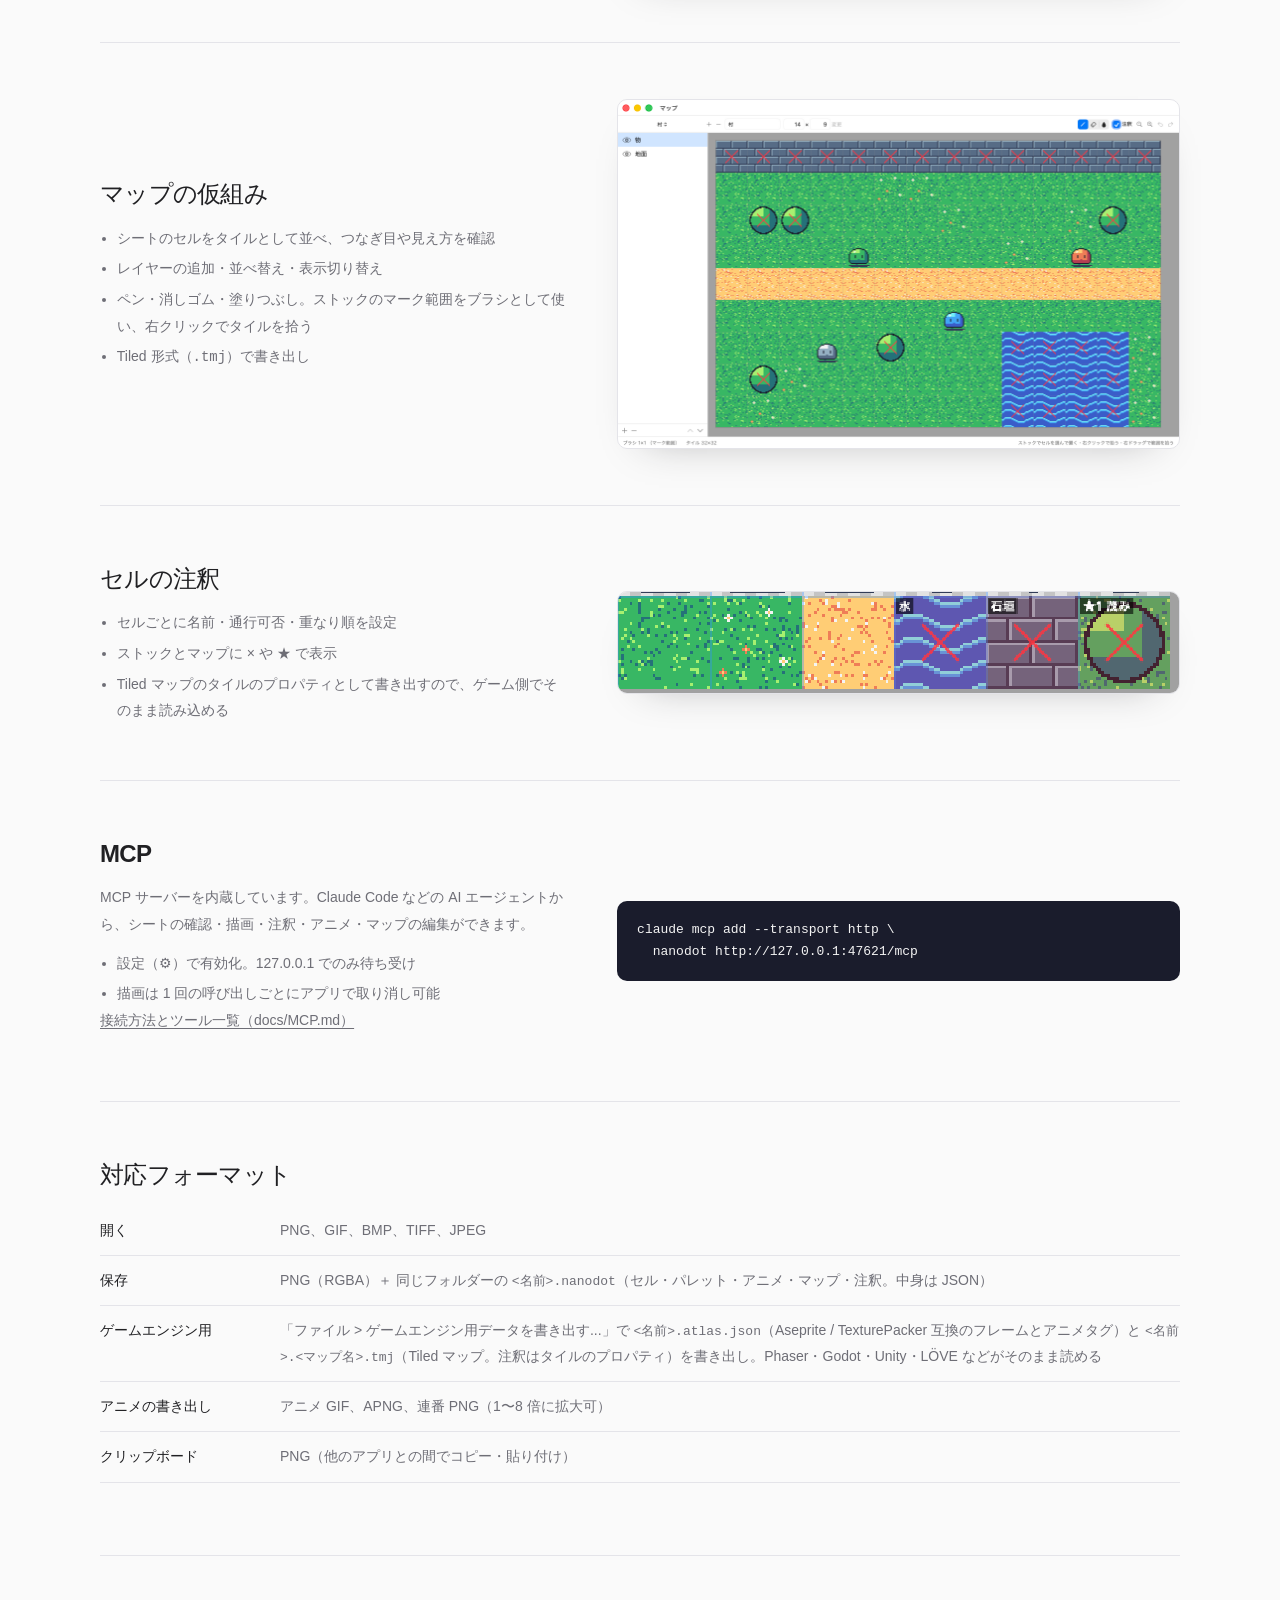
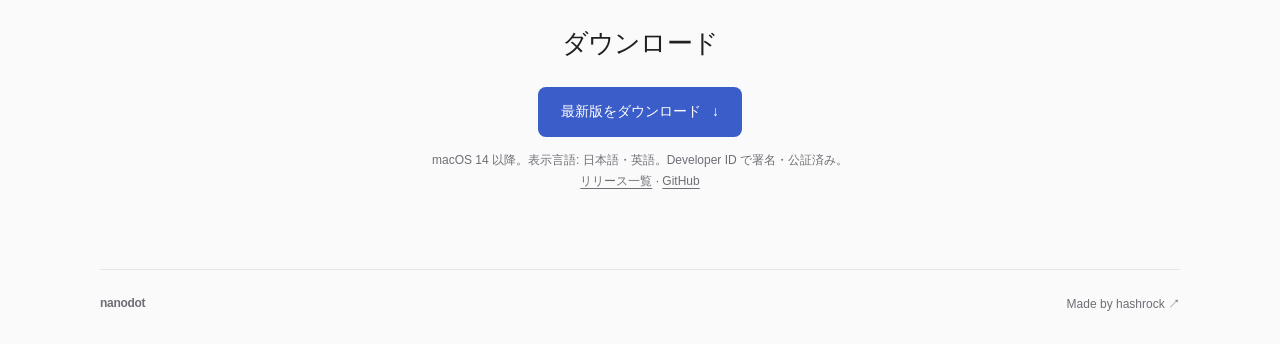
==== commit 1e1278a3: "英語に対応する（表示言語: 日本語・英語） - 訳は Resources/*.xcstrings（元の言語は日本語、キーは日本語の文言）。   build-app.sh が xcstringstool" ====
--- a/website/index.html
+++ b/website/index.html
@@ -25,7 +25,7 @@
       <h1 id="headline">スプライトシート用<br>ドット絵エディター</h1>
       <p class="intro">歩行グラフィックやマップチップなど、同じ大きさの絵が格子状に並んだ PNG を編集する macOS 用のアプリです。</p>
       <a class="button" href="https://github.com/hashrock/nanodot/releases/latest"><svg width="18" height="18" viewBox="0 0 24 24" fill="none" stroke="currentColor" stroke-width="1.7" stroke-linecap="round" stroke-linejoin="round" aria-hidden="true"><path d="M12 3v12m-4-4 4 4 4-4M5 16v5h14v-5"/></svg>ダウンロード</a>
-      <p class="requirement">macOS 14 以降・無料 · <a href="https://github.com/hashrock/nanodot#ビルドと起動">ソースからビルド</a></p>
+      <p class="requirement">macOS 14 以降・無料・表示言語: 日本語・英語 · <a href="https://github.com/hashrock/nanodot#ビルドと起動">ソースからビルド</a></p>
     </section>
 
     <figure class="preview wrap">
@@ -141,7 +141,7 @@
     <section class="closing wrap" aria-labelledby="closing-title">
       <h2 id="closing-title">ダウンロード</h2>
       <a class="button" href="https://github.com/hashrock/nanodot/releases/latest">最新版をダウンロード <span aria-hidden="true">↓</span></a>
-      <p class="requirement">macOS 14 以降。Developer ID で署名・公証済み。<br><a href="https://github.com/hashrock/nanodot/releases">リリース一覧</a> · <a href="https://github.com/hashrock/nanodot">GitHub</a></p>
+      <p class="requirement">macOS 14 以降。表示言語: 日本語・英語。Developer ID で署名・公証済み。<br><a href="https://github.com/hashrock/nanodot/releases">リリース一覧</a> · <a href="https://github.com/hashrock/nanodot">GitHub</a></p>
     </section>
   </main>
   <footer class="footer wrap"><span>nanodot</span><a href="https://github.com/hashrock">Made by hashrock <span aria-hidden="true">↗</span></a></footer>
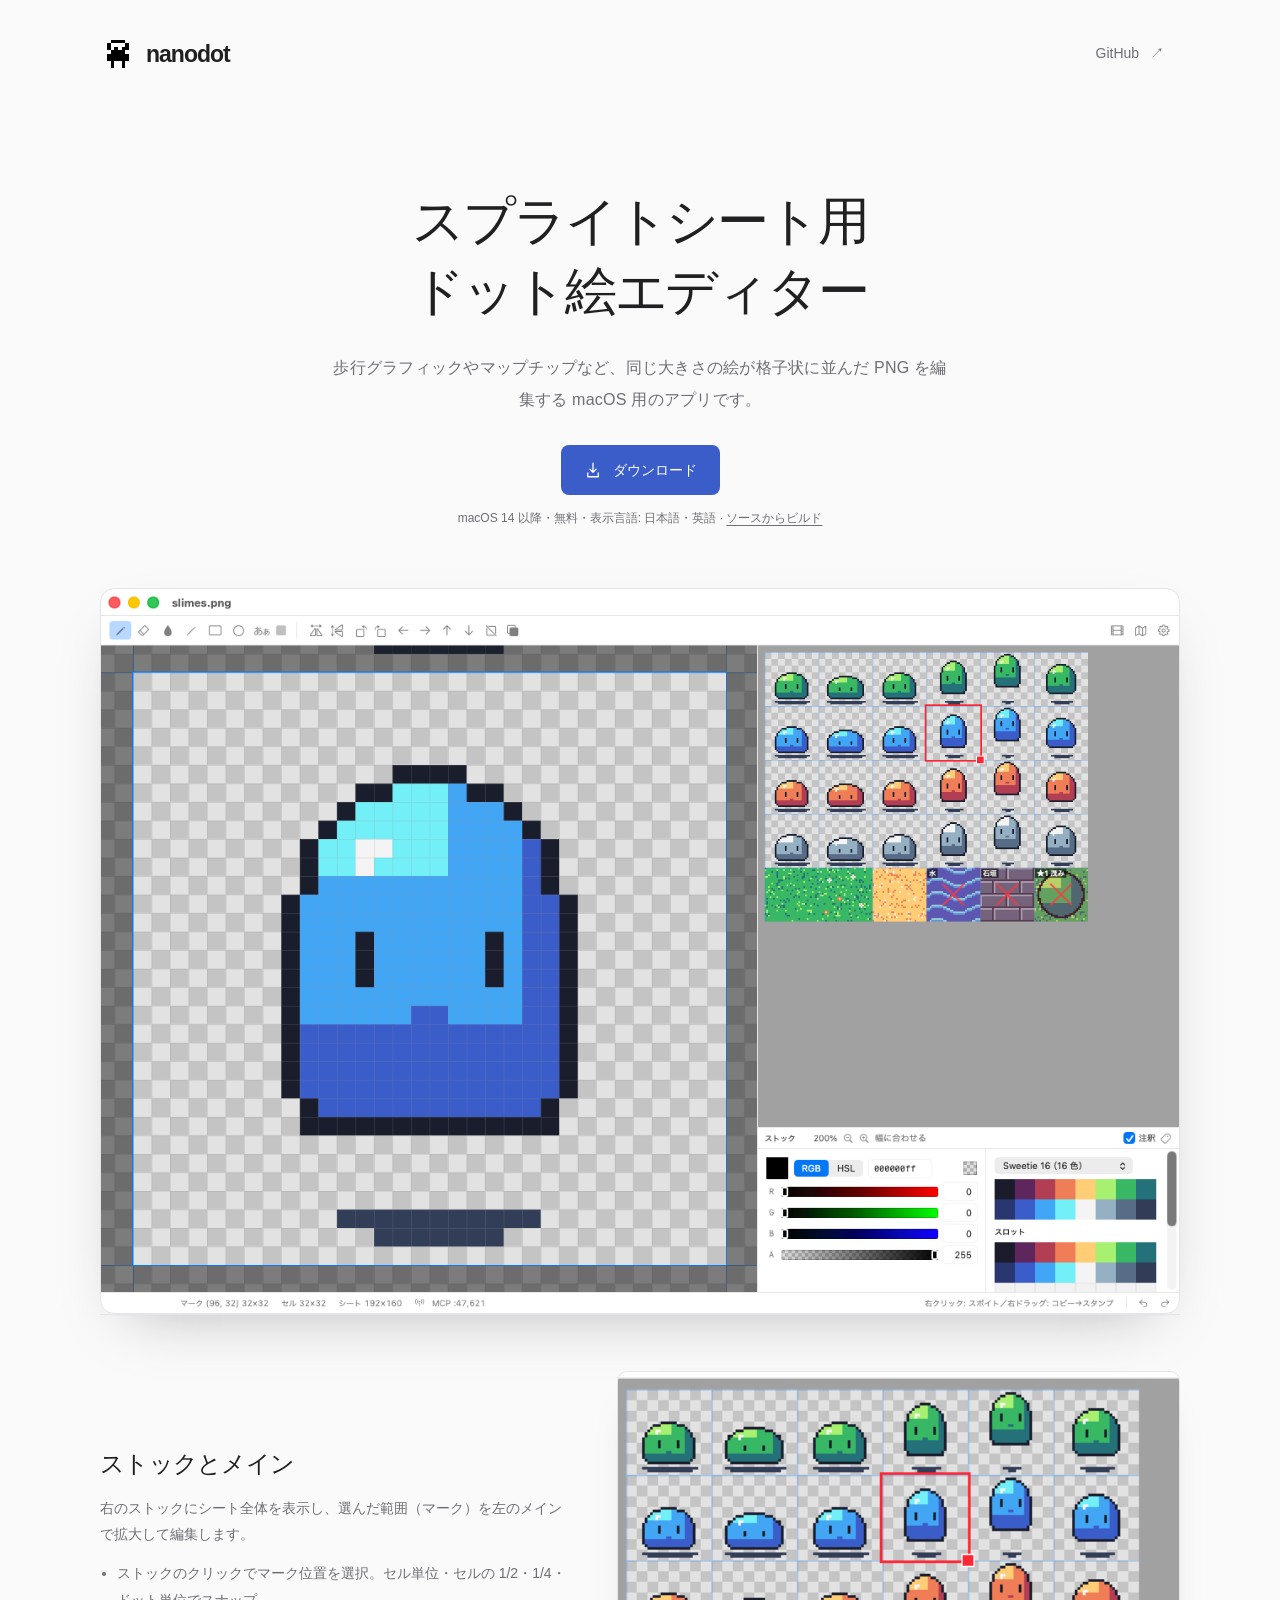
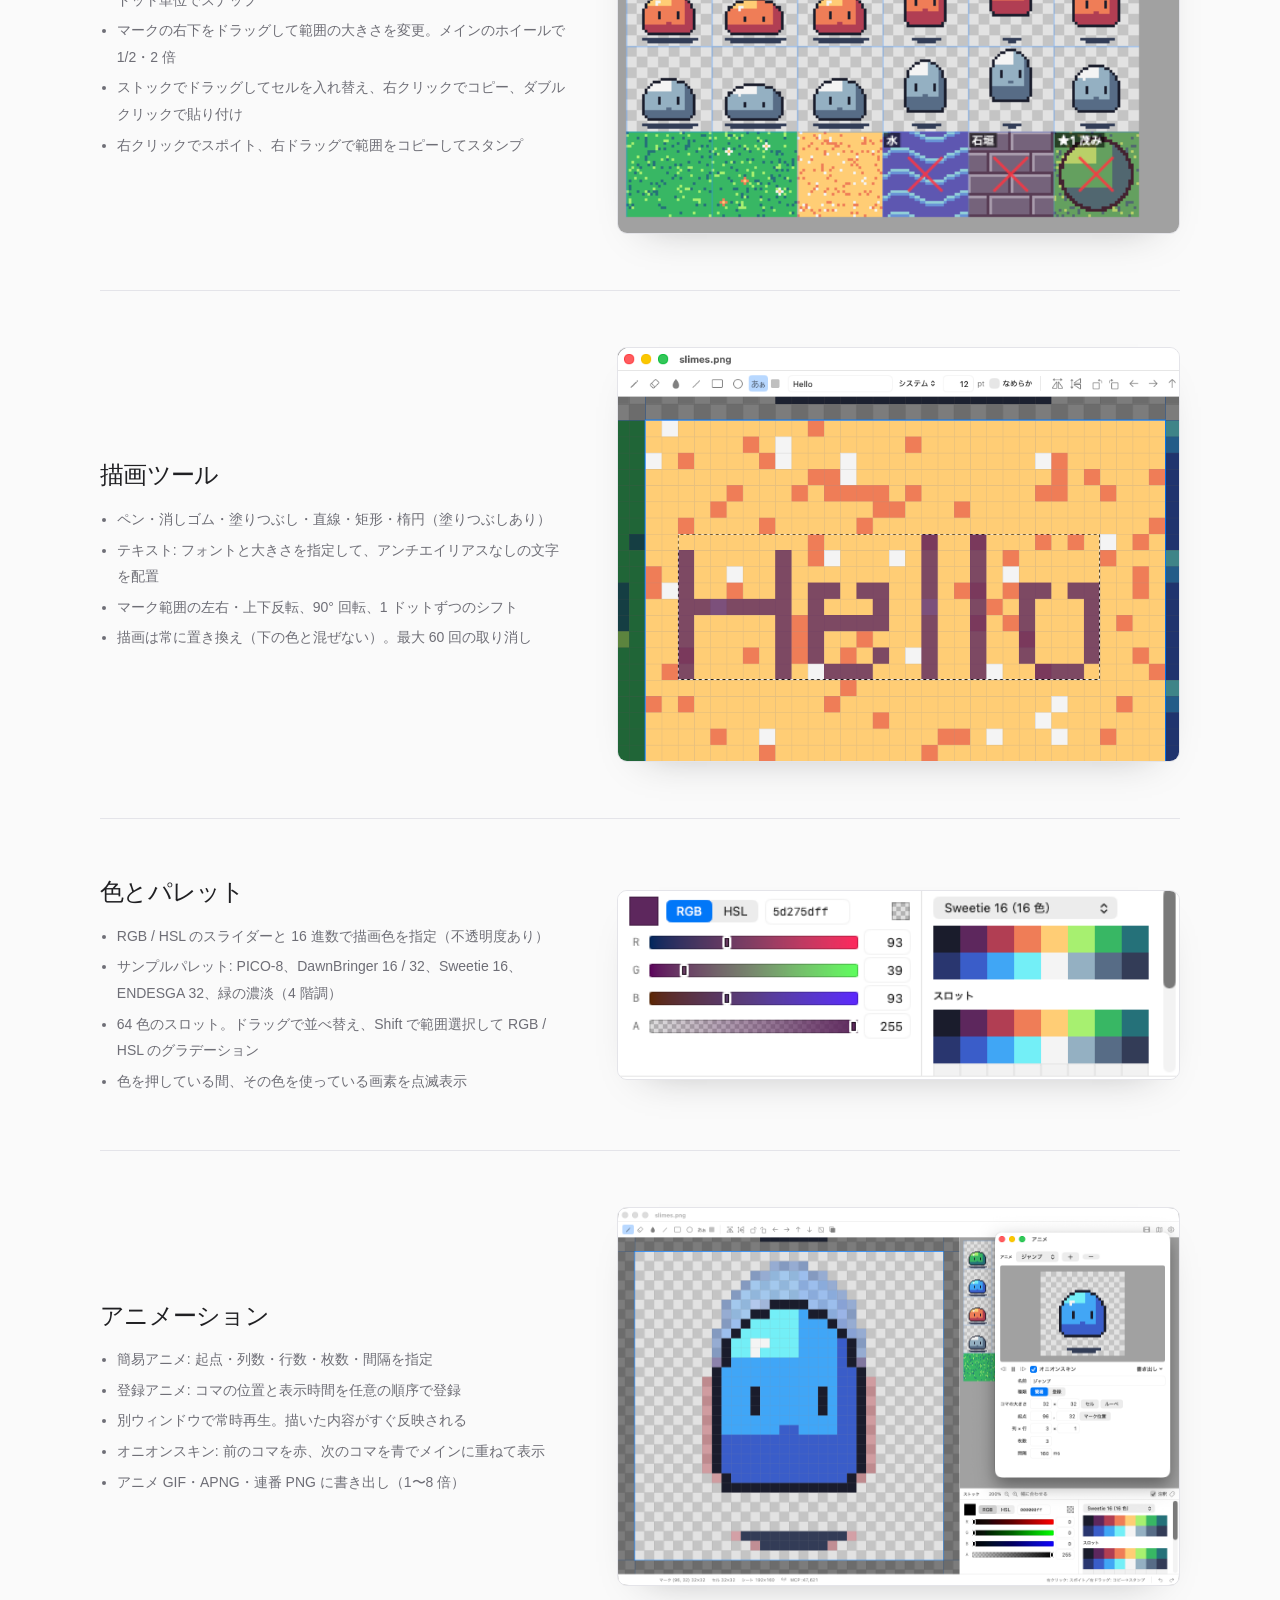
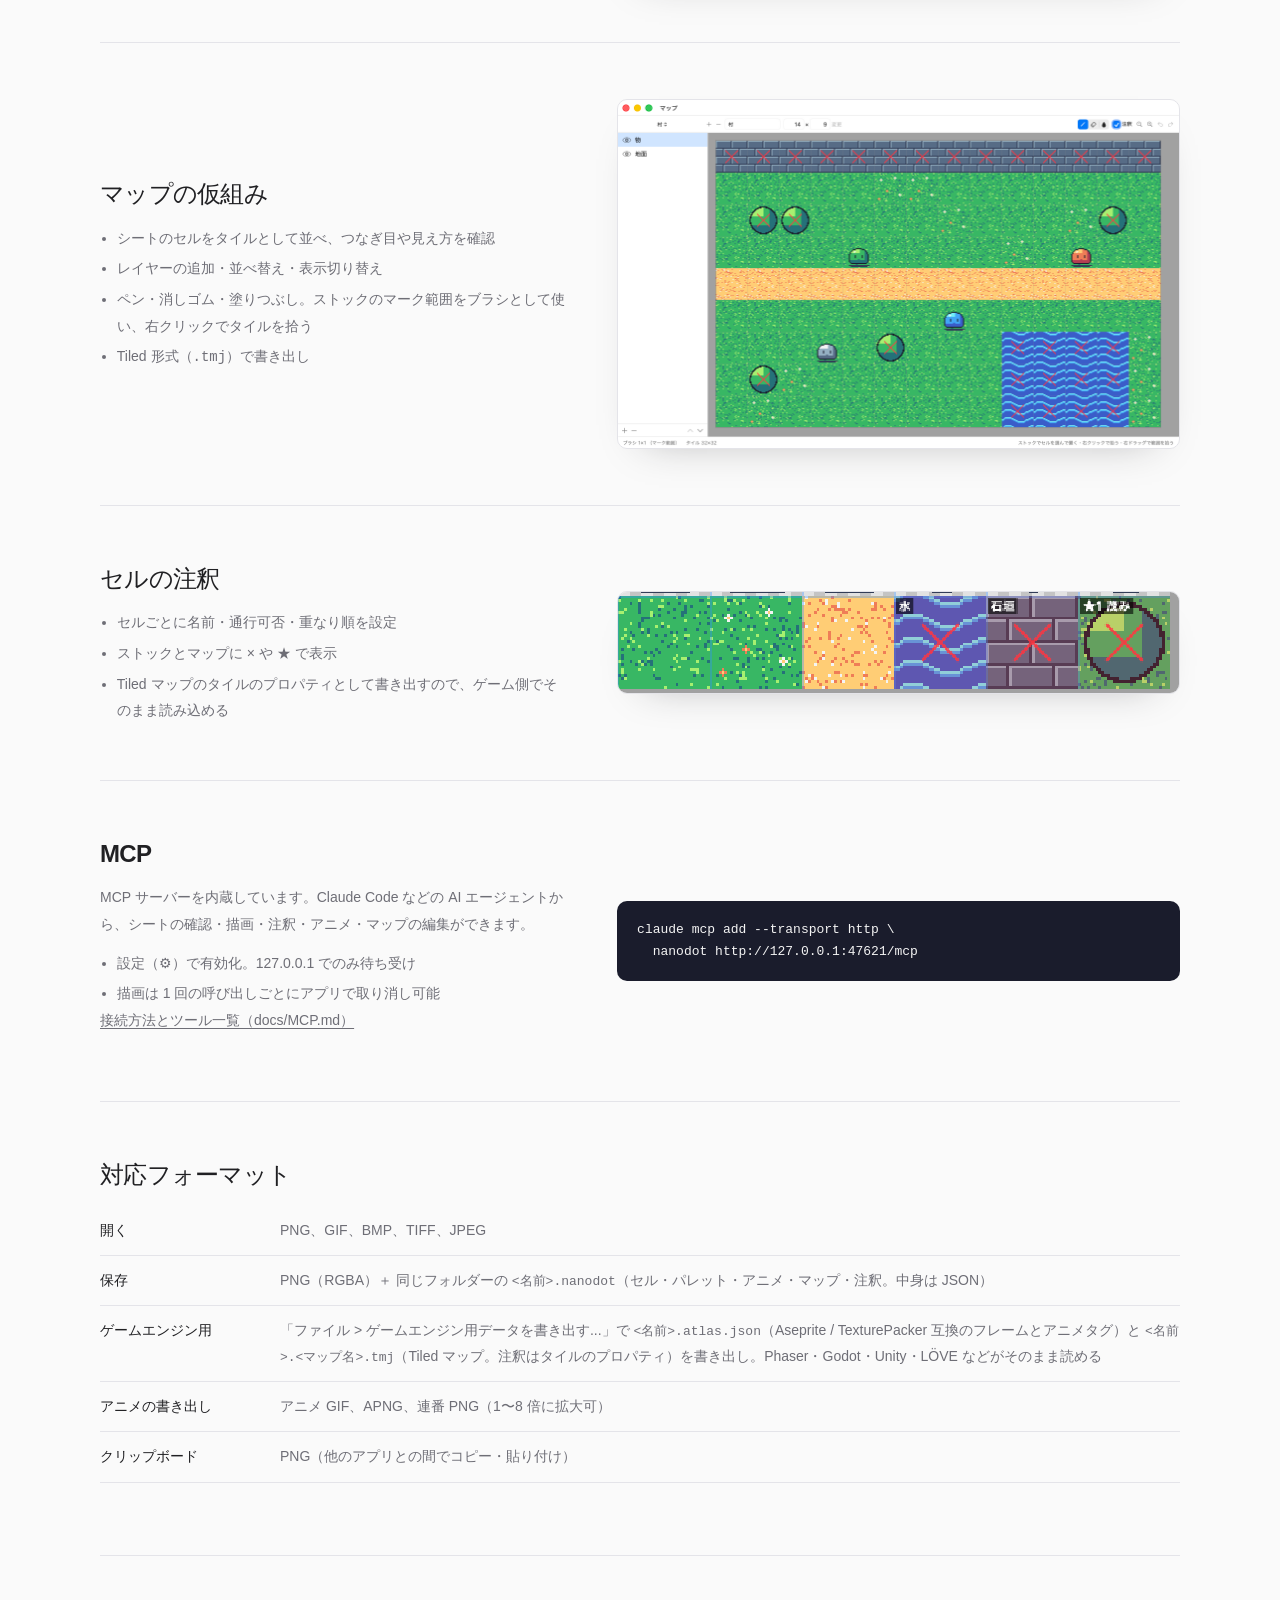
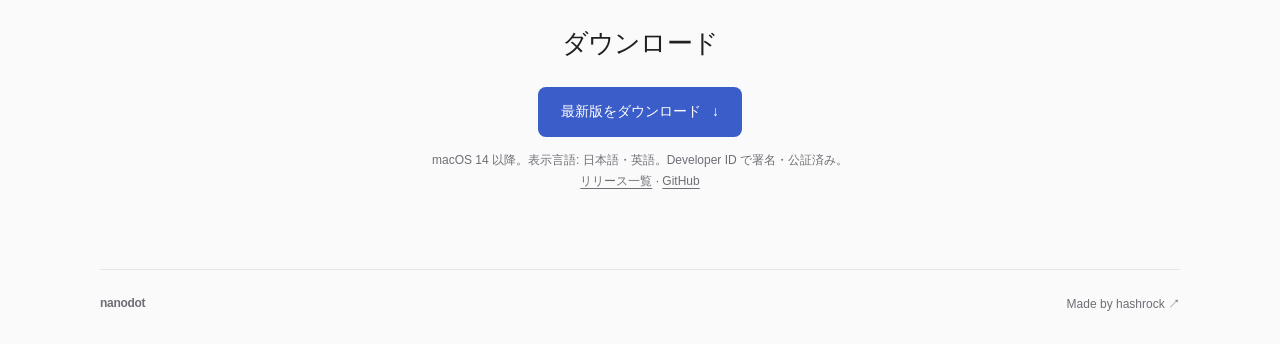
==== commit 47a01fa9: "同梱パレット「ゲームボーイ」を「緑の濃淡」（Green Shades）に改名する 他社の商標を避ける。古い名前はサイドカーと MCP の set_palette で今の名前として読む  Co-Auth" ====
--- a/website/index.html
+++ b/website/index.html
@@ -64,7 +64,7 @@
         <h2 id="f-color">色とパレット</h2>
         <ul>
           <li>RGB / HSL のスライダーと 16 進数で描画色を指定（不透明度あり）</li>
-          <li>サンプルパレット: PICO-8、DawnBringer 16 / 32、Sweetie 16、ENDESGA 32、ゲームボーイ</li>
+          <li>サンプルパレット: PICO-8、DawnBringer 16 / 32、Sweetie 16、ENDESGA 32、緑の濃淡（4 階調）</li>
           <li>64 色のスロット。ドラッグで並べ替え、Shift で範囲選択して RGB / HSL のグラデーション</li>
           <li>色を押している間、その色を使っている画素を点滅表示</li>
         </ul>
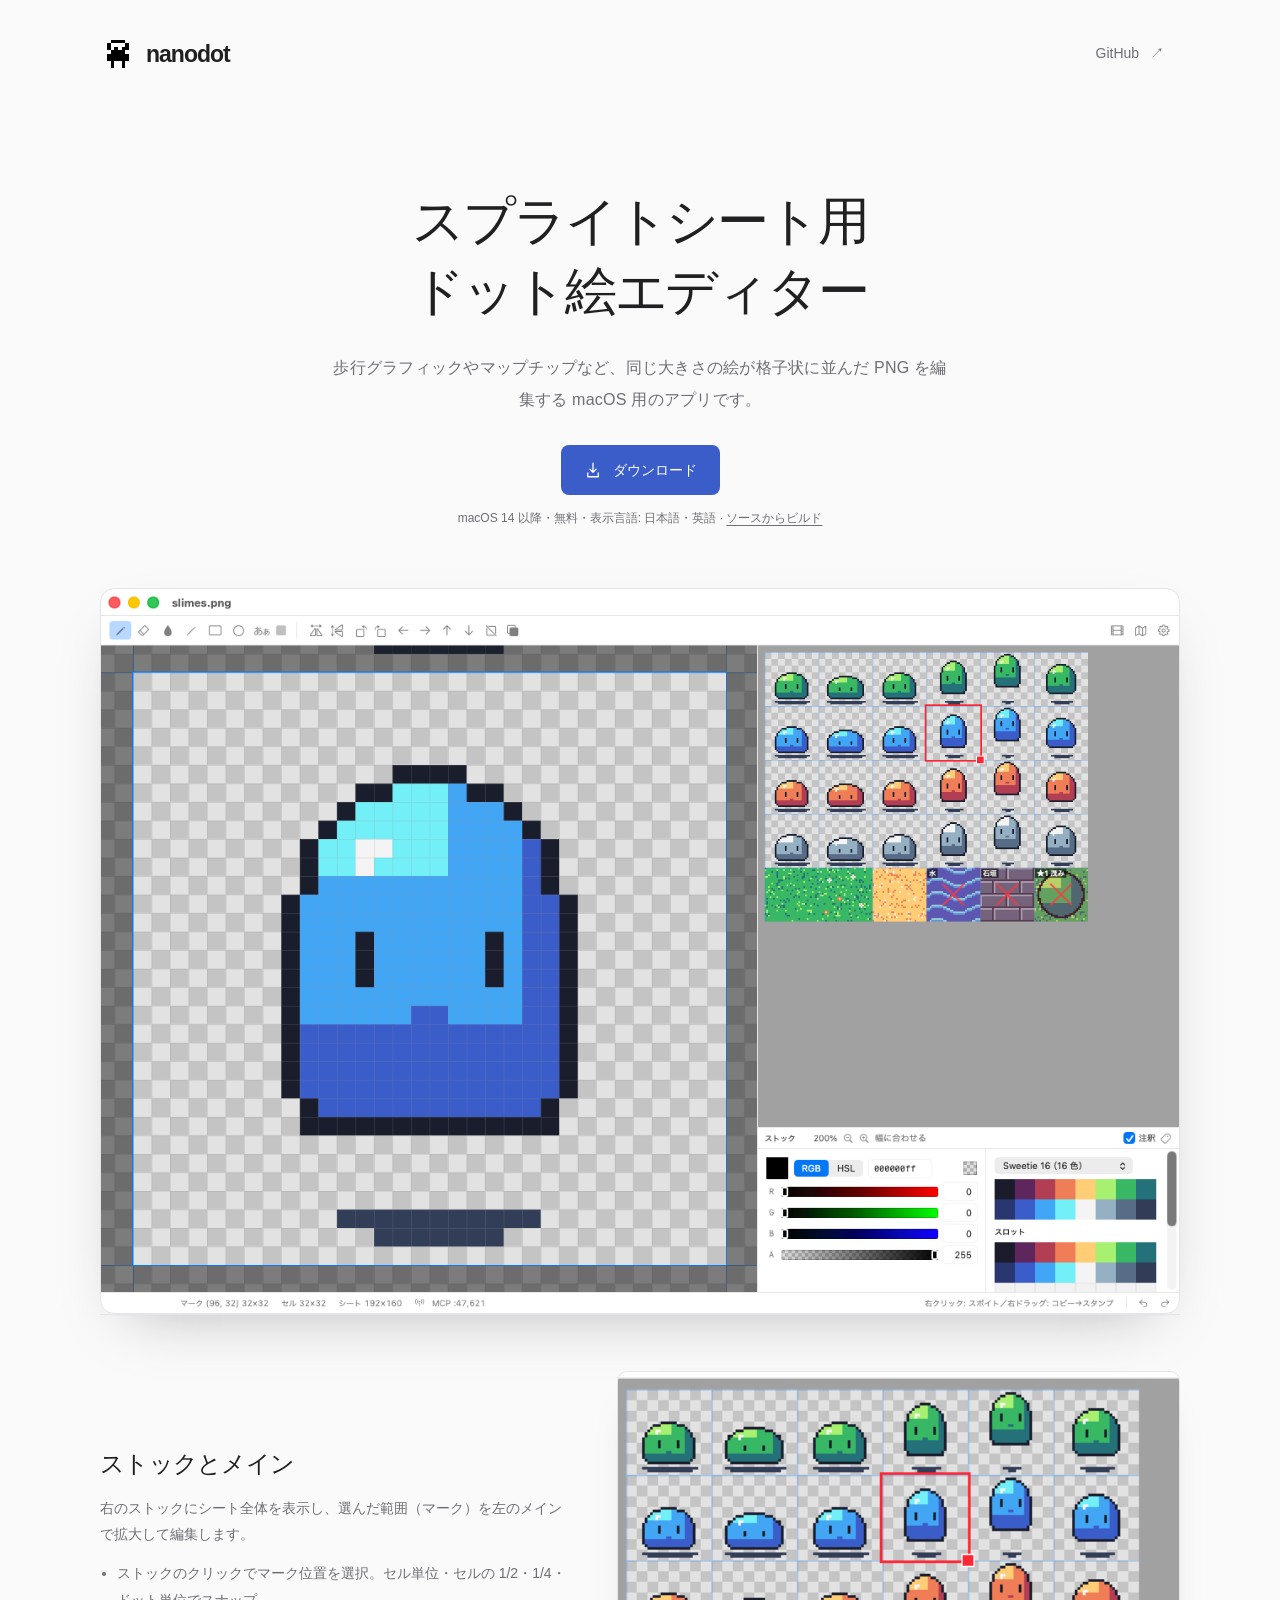
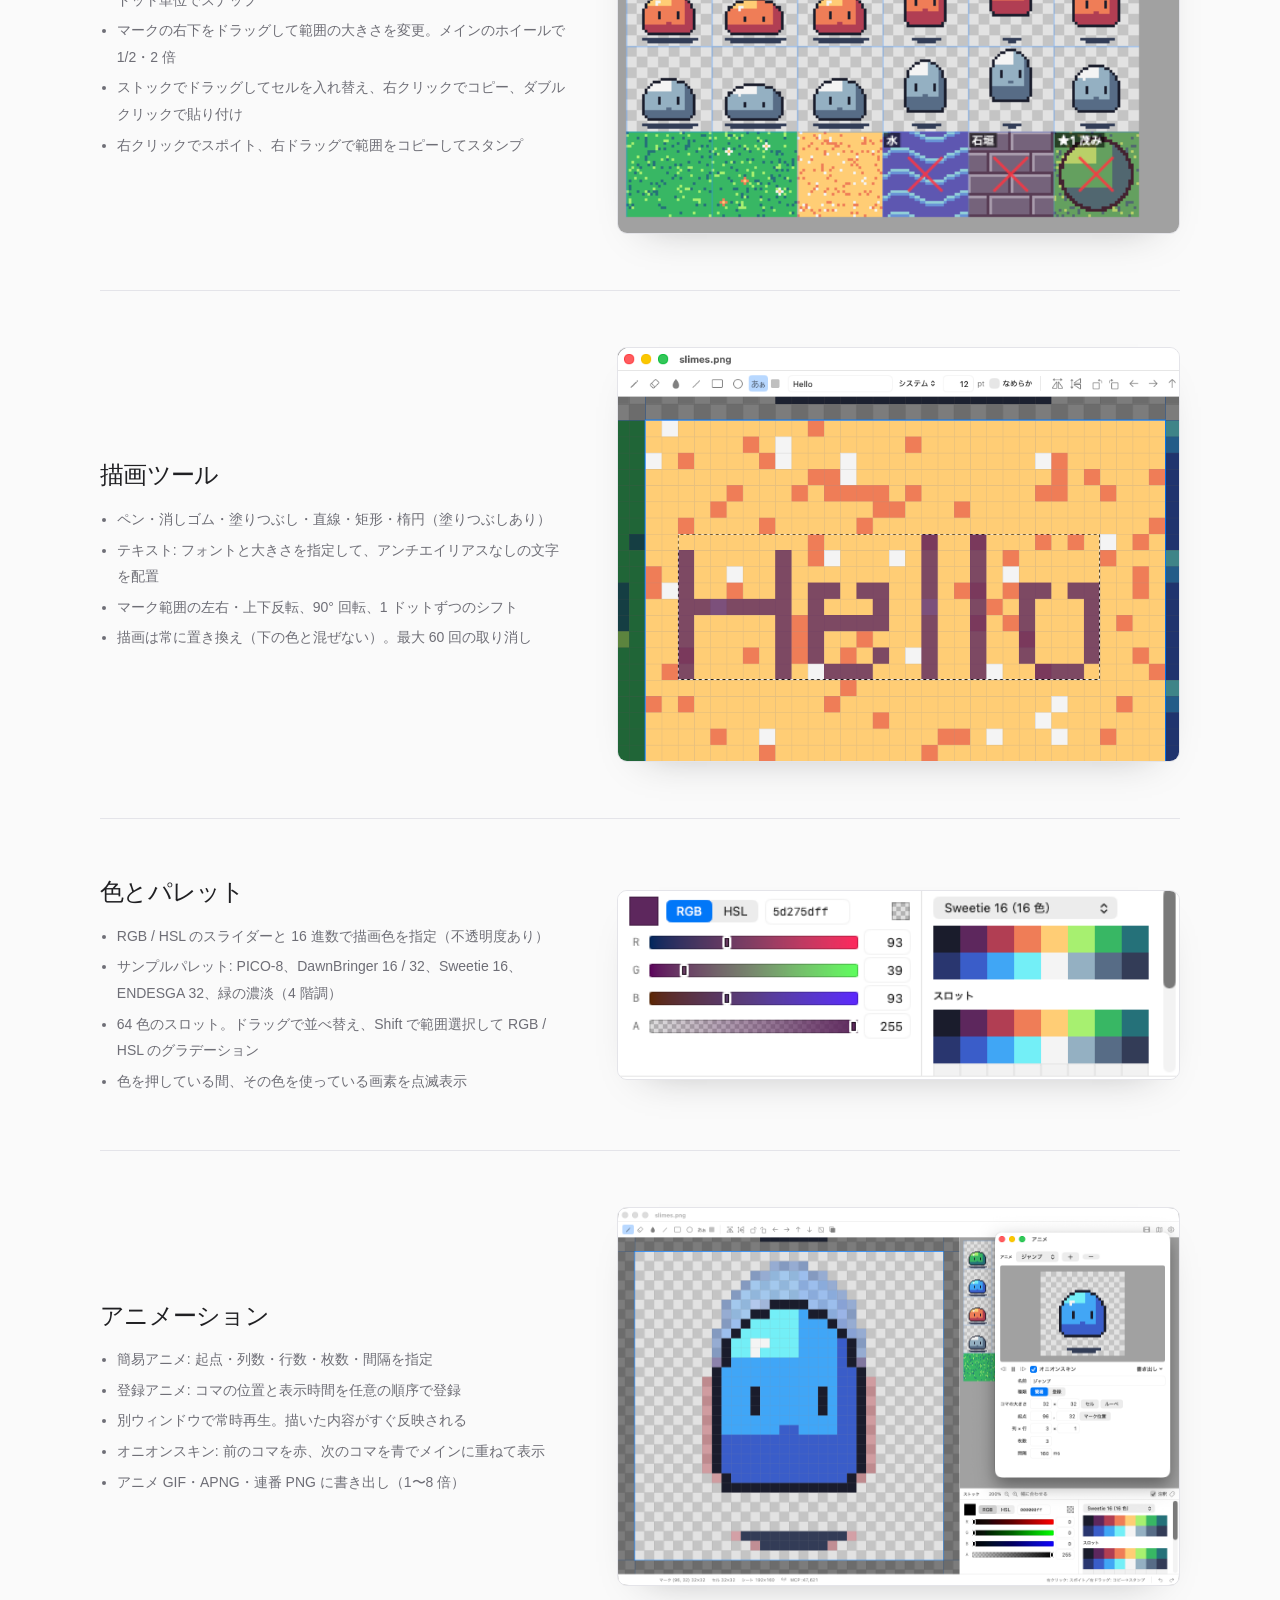
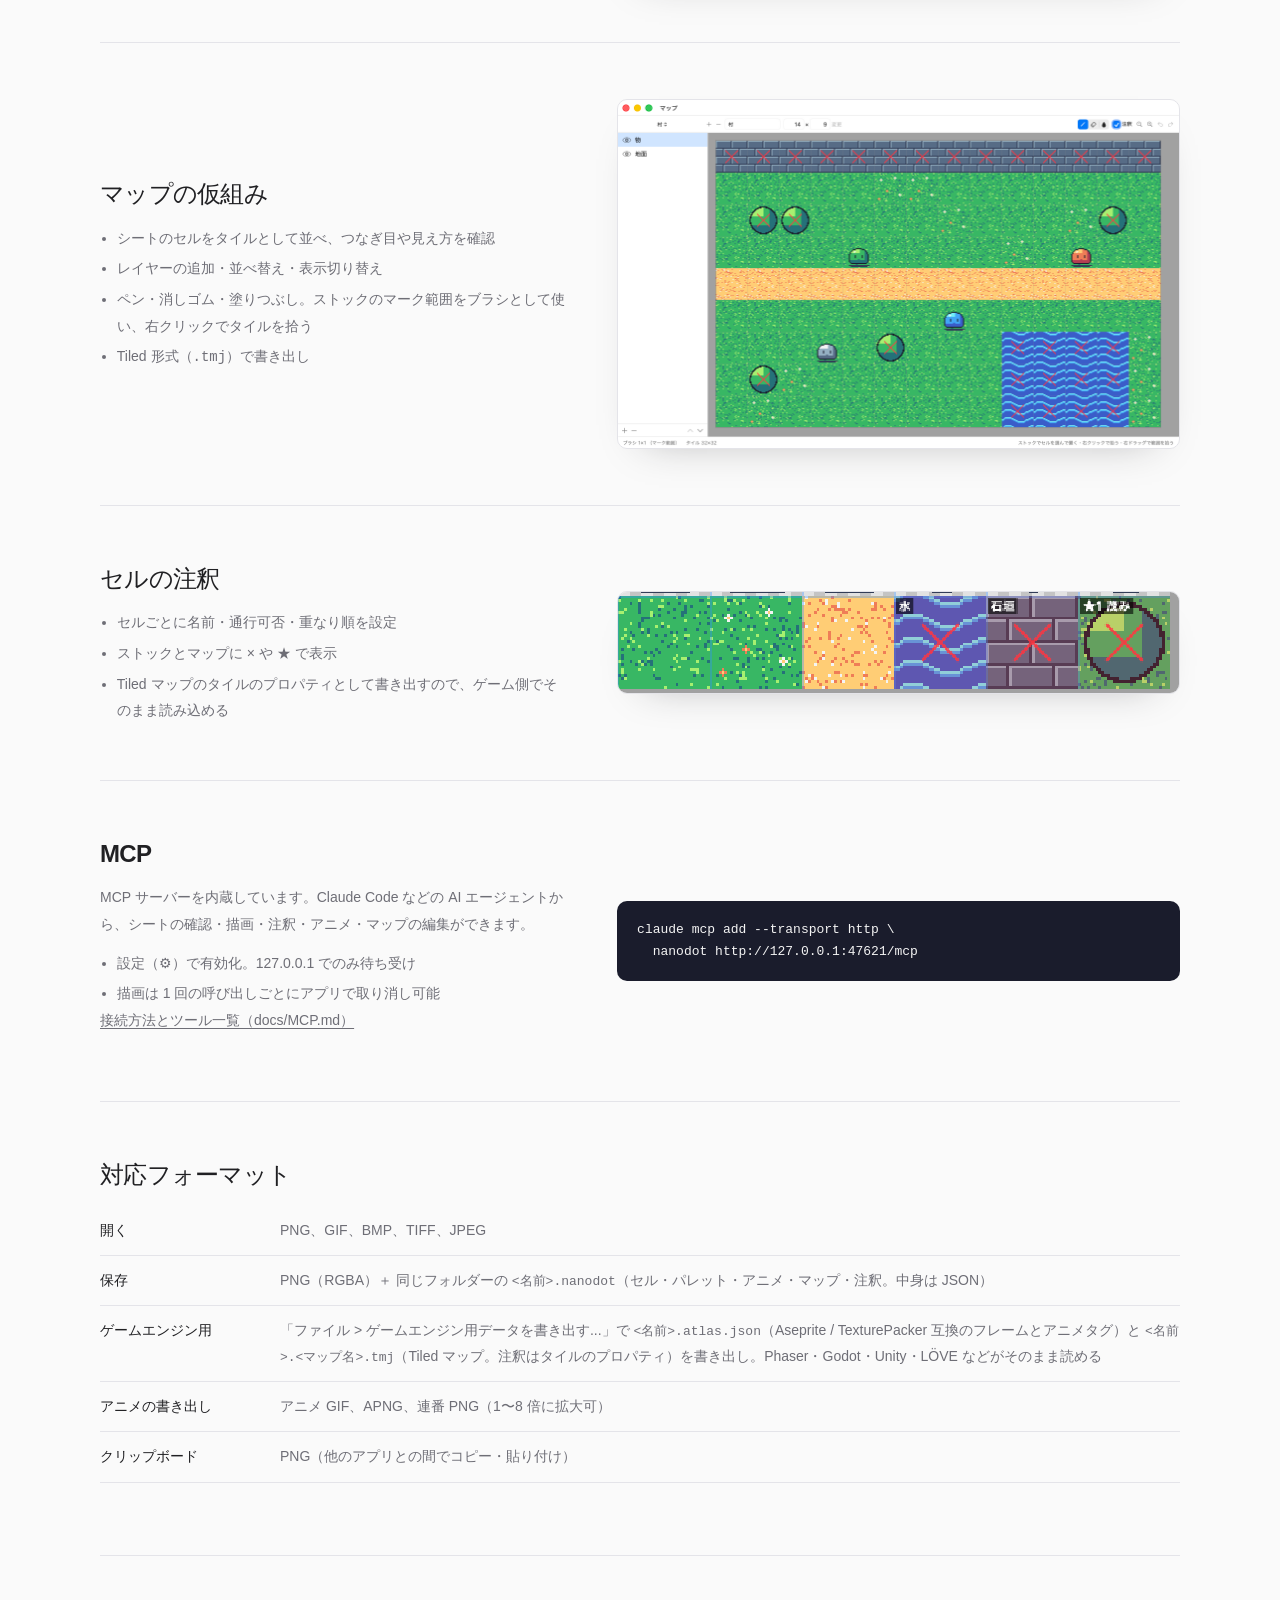
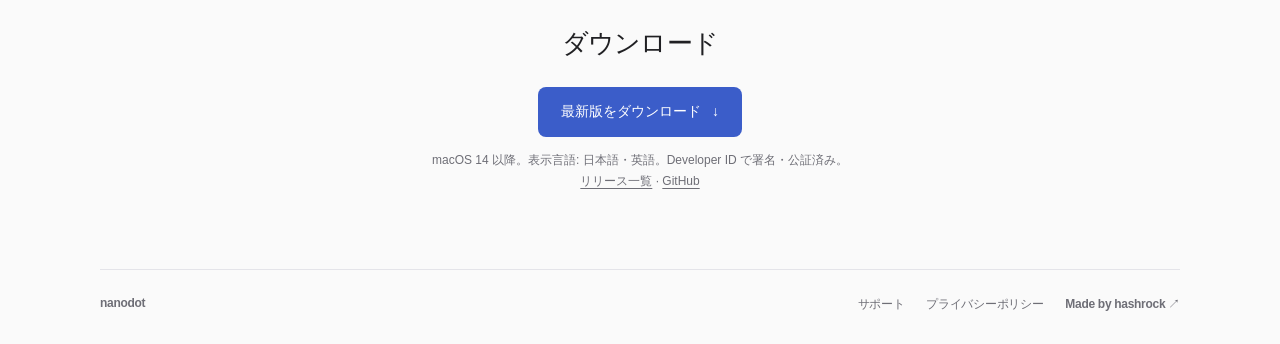
==== commit 58ac0351: "サイトにプライバシーポリシーとサポートのページを足す App Store Connect に書く URL 用。1 ページに日本語と英語（#en）。 index.html のフッターからリンクする。  " ====
--- a/website/index.html
+++ b/website/index.html
@@ -144,6 +144,6 @@
       <p class="requirement">macOS 14 以降。表示言語: 日本語・英語。Developer ID で署名・公証済み。<br><a href="https://github.com/hashrock/nanodot/releases">リリース一覧</a> · <a href="https://github.com/hashrock/nanodot">GitHub</a></p>
     </section>
   </main>
-  <footer class="footer wrap"><span>nanodot</span><a href="https://github.com/hashrock">Made by hashrock <span aria-hidden="true">↗</span></a></footer>
+  <footer class="footer wrap"><span>nanodot</span><span class="footer-links"><a href="./support.html">サポート</a><a href="./privacy.html">プライバシーポリシー</a><a href="https://github.com/hashrock">Made by hashrock <span aria-hidden="true">↗</span></a></span></footer>
 </body>
 </html>
--- a/website/style.css
+++ b/website/style.css
@@ -57,3 +57,18 @@
 @media(max-width:700px){.feature{grid-template-columns:1fr;gap:24px;padding:40px 0}.feature:first-of-type{margin-top:48px}.formats th{width:110px}}
 .feature>img.pixel{image-rendering:pixelated}
 .header-links{display:flex;align-items:center;gap:16px}
+
+.policy{max-width:720px;padding:40px 0 88px}
+.policy article+article{margin-top:88px;padding-top:64px;border-top:1px solid var(--line)}
+.policy h1{font-size:clamp(32px,4vw,44px);line-height:1.3;letter-spacing:-.04em}
+.policy h2{font-size:20px;letter-spacing:-.02em;line-height:1.5;margin:48px 0 12px}
+.policy p,.policy dd{font-size:15px;line-height:2;margin:0 0 14px}
+.policy .updated{font-size:12px;color:var(--muted);margin:14px 0 36px}
+.policy .lead{font-size:17px;line-height:1.9;padding:22px 24px;border-left:3px solid var(--accent);background:#fff;border-radius:0 8px 8px 0}
+.policy dl{margin:18px 0 22px}
+.policy dt{font-weight:650;font-size:15px;margin-top:20px}
+.policy dd{margin:4px 0 0;color:var(--muted)}
+.policy code{font-family:ui-monospace,SFMono-Regular,Consolas,monospace;font-size:.9em}
+.policy .link{color:var(--accent);text-decoration:underline;text-underline-offset:3px}
+@media(max-width:700px){.policy{padding:24px 0 56px}.policy article+article{margin-top:56px;padding-top:44px}.policy h2{font-size:18px;margin-top:38px}.policy p,.policy dd{font-size:14px}.policy .lead{font-size:15px;padding:18px 18px}}
+.footer-links{display:flex;gap:22px;flex-wrap:wrap;justify-content:flex-end}
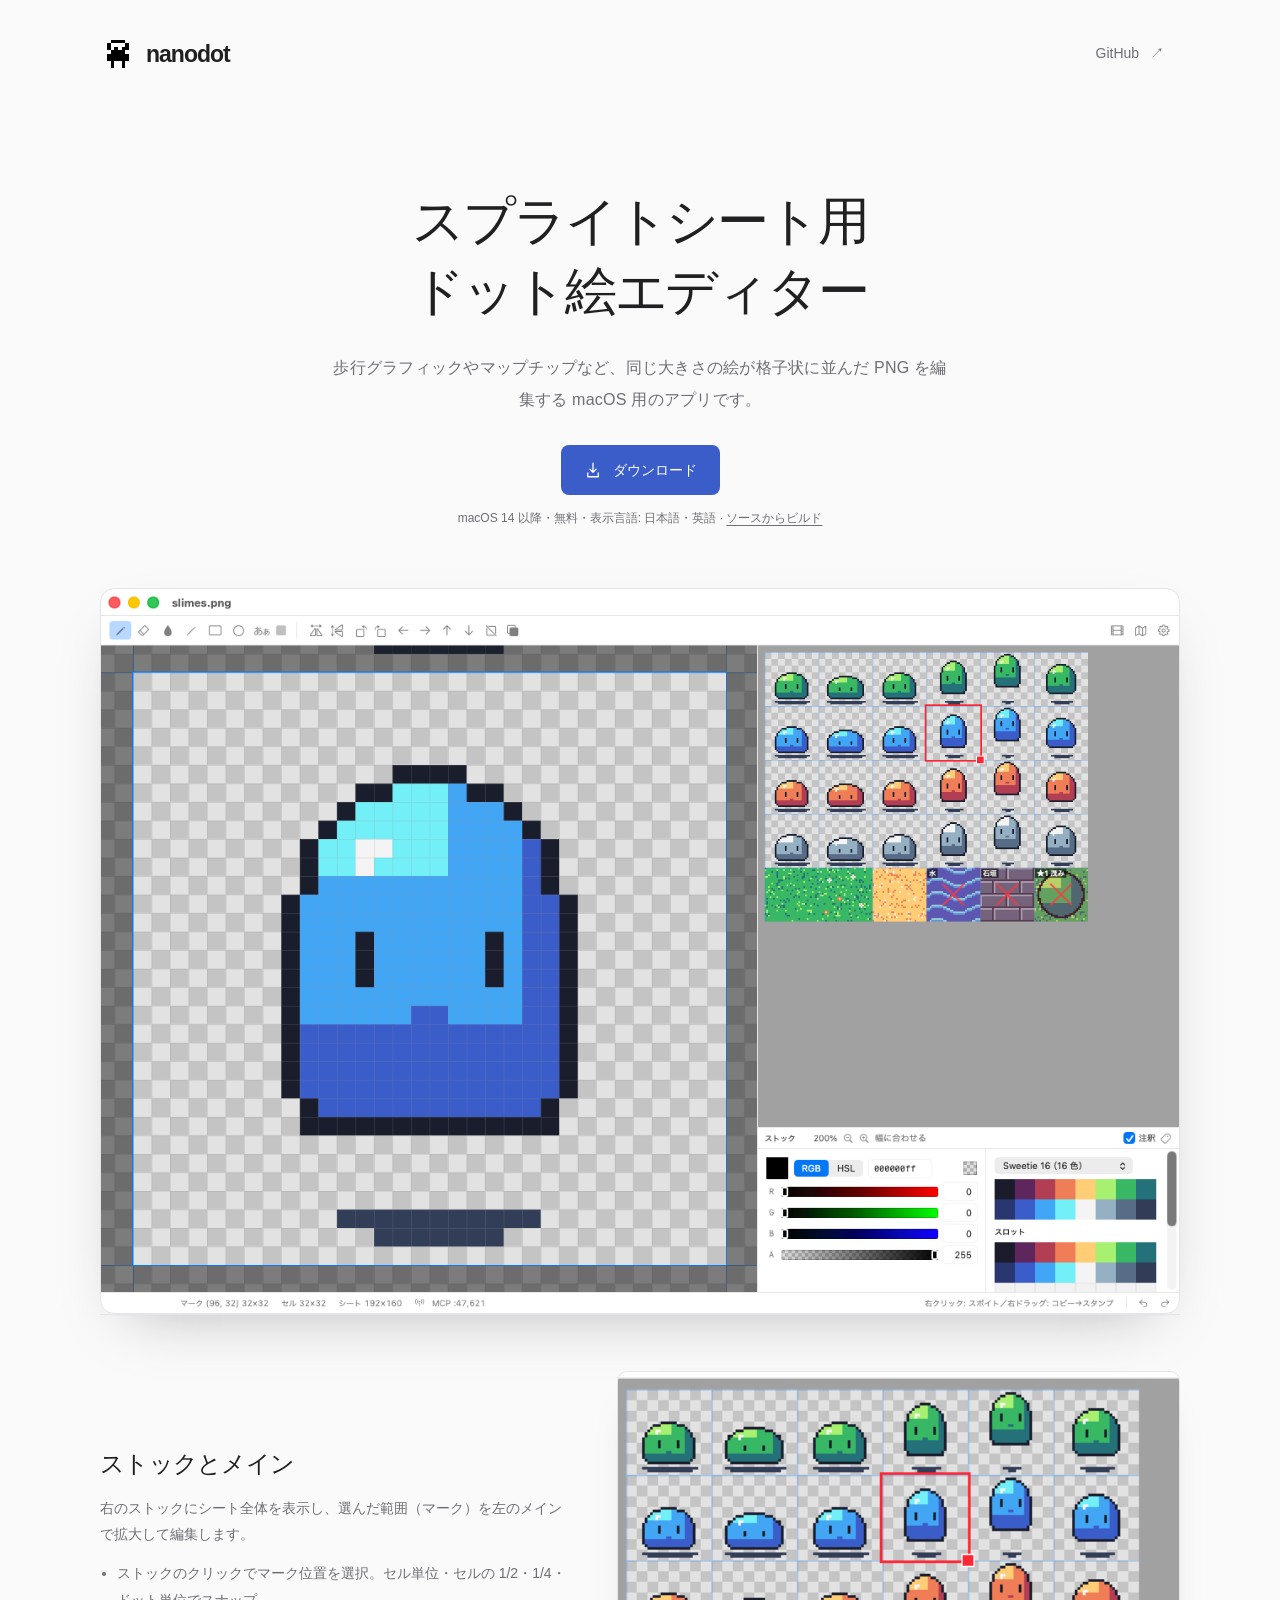
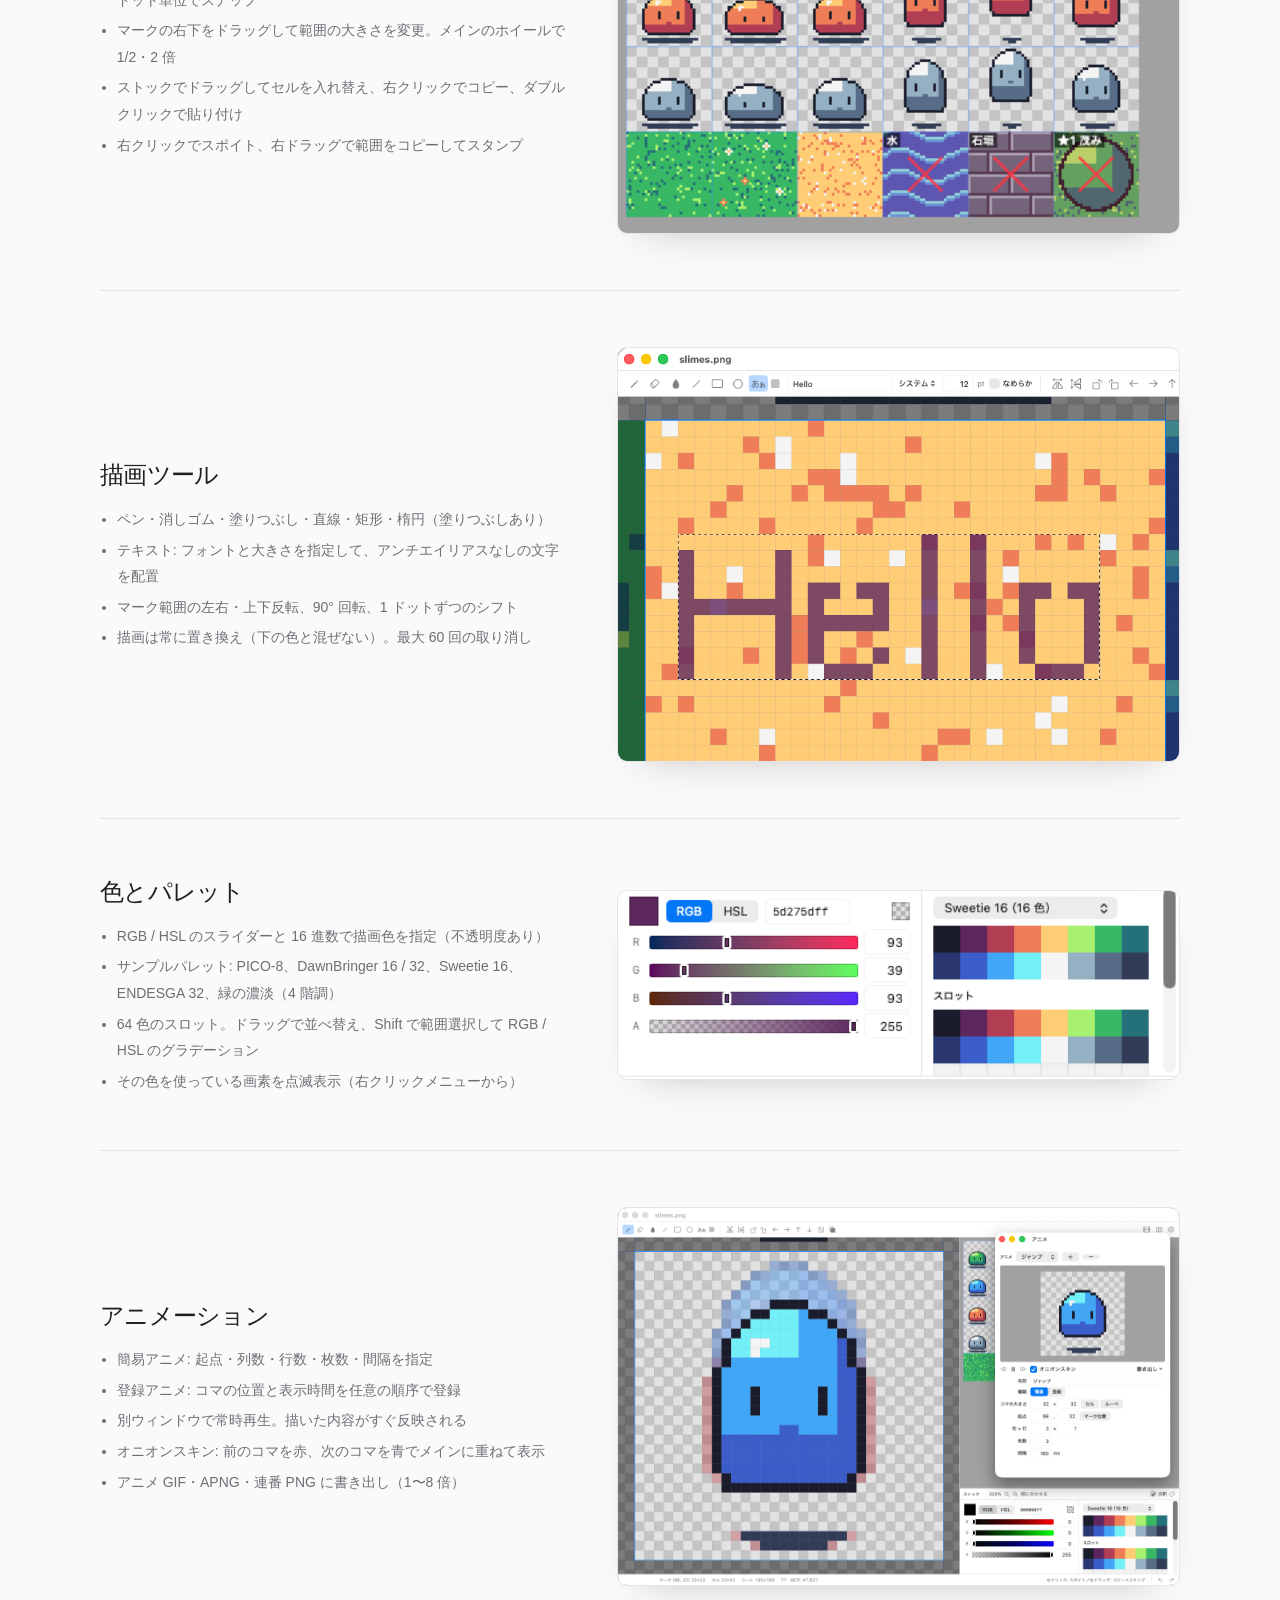
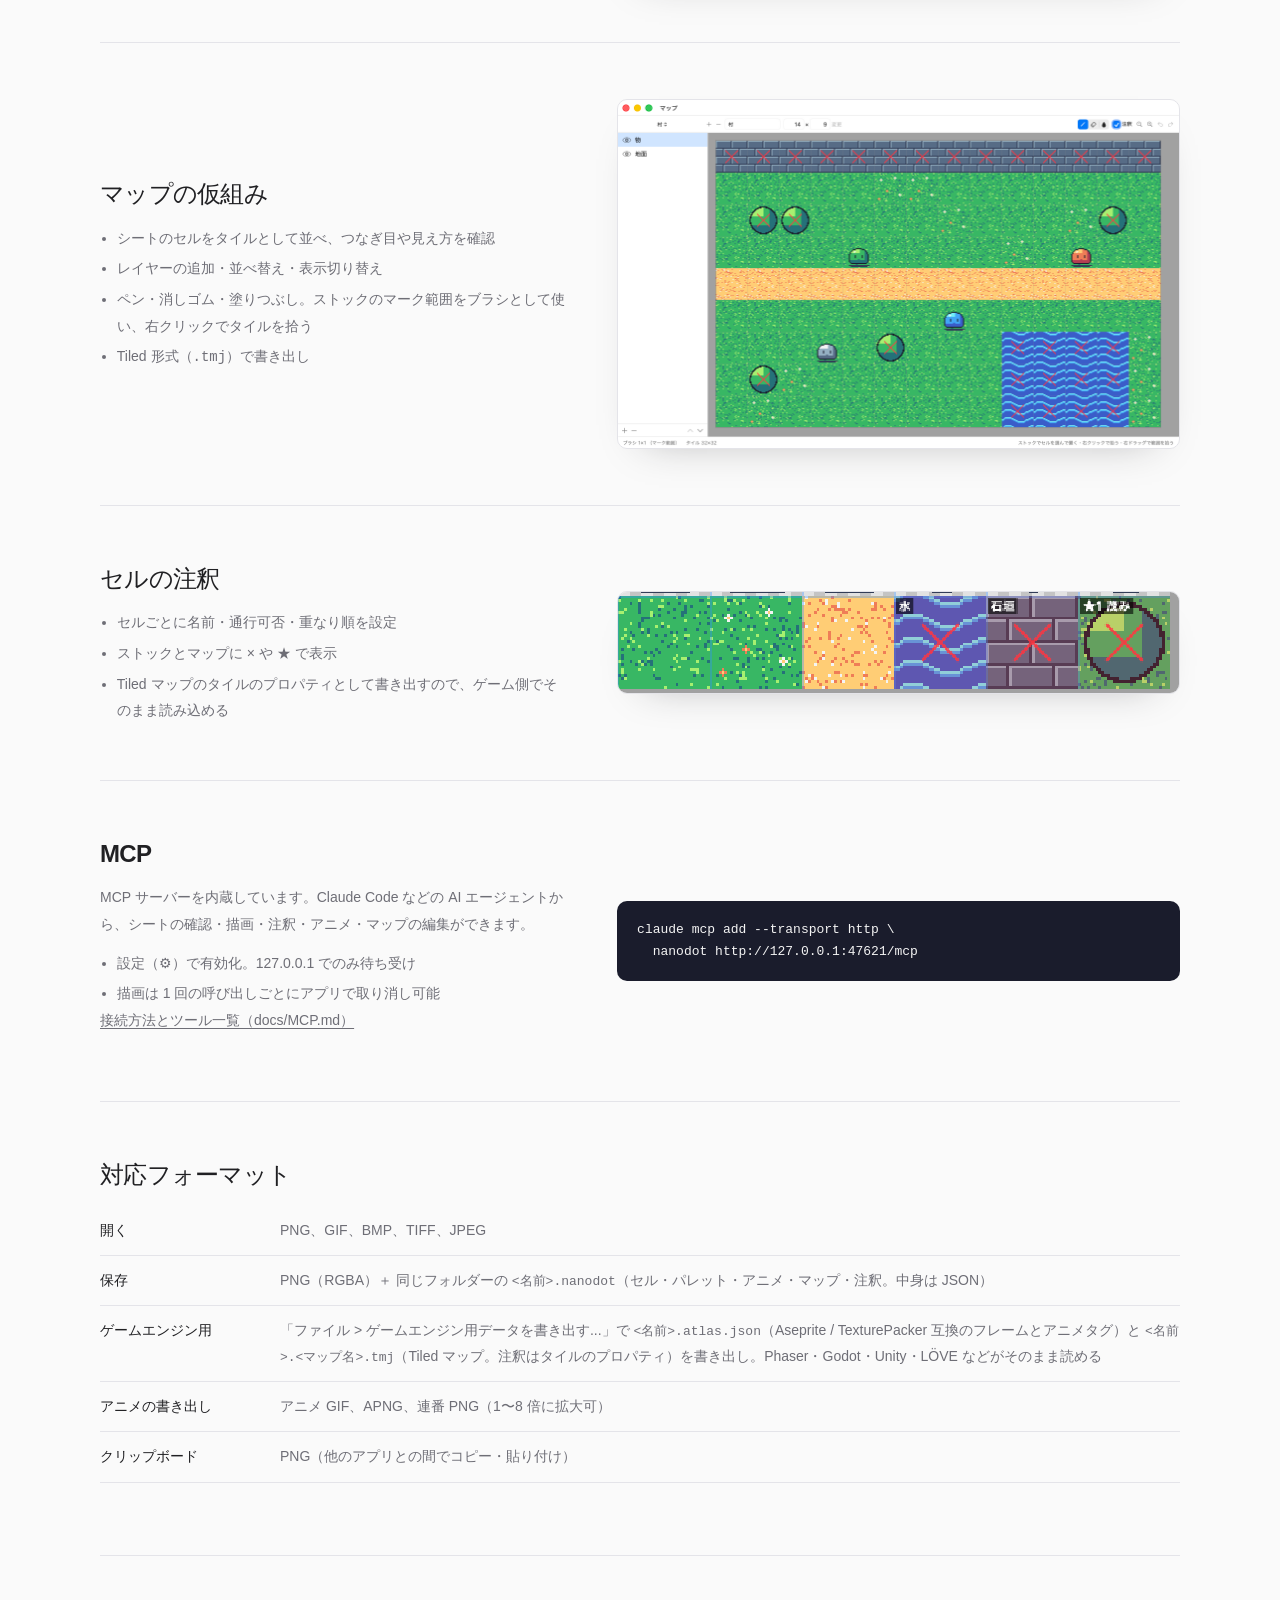
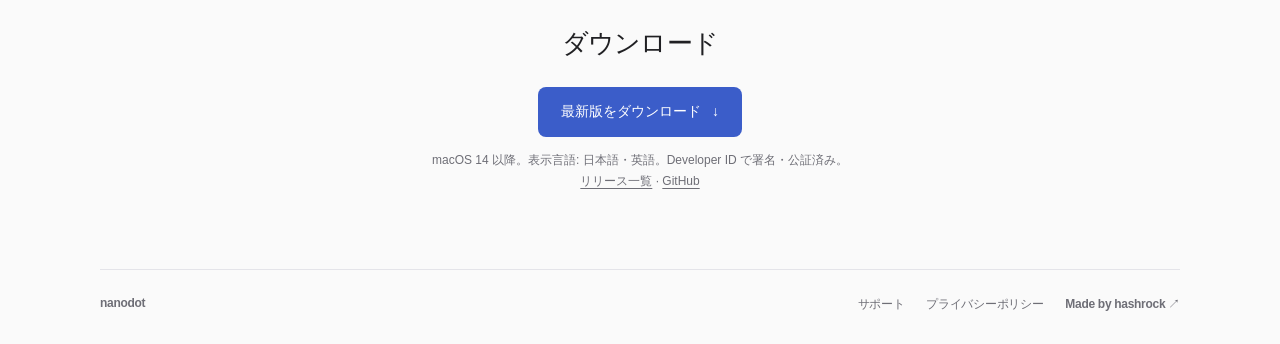
==== commit f3181732: "パレットで色を押している間の点滅をやめ、右クリックメニューの「使っている場所を点滅」に移す 押すたびにメインとストックが点滅して邪魔だったので、メニューから選んだときだけ少しの間（2 秒）点滅させる。" ====
--- a/website/index.html
+++ b/website/index.html
@@ -66,7 +66,7 @@
           <li>RGB / HSL のスライダーと 16 進数で描画色を指定（不透明度あり）</li>
           <li>サンプルパレット: PICO-8、DawnBringer 16 / 32、Sweetie 16、ENDESGA 32、緑の濃淡（4 階調）</li>
           <li>64 色のスロット。ドラッグで並べ替え、Shift で範囲選択して RGB / HSL のグラデーション</li>
-          <li>色を押している間、その色を使っている画素を点滅表示</li>
+          <li>その色を使っている画素を点滅表示（右クリックメニューから）</li>
         </ul>
       </div>
       <img src="./assets/palette.png" width="500" height="168" alt="カラーピッカーとパレット、スロット。" loading="lazy">
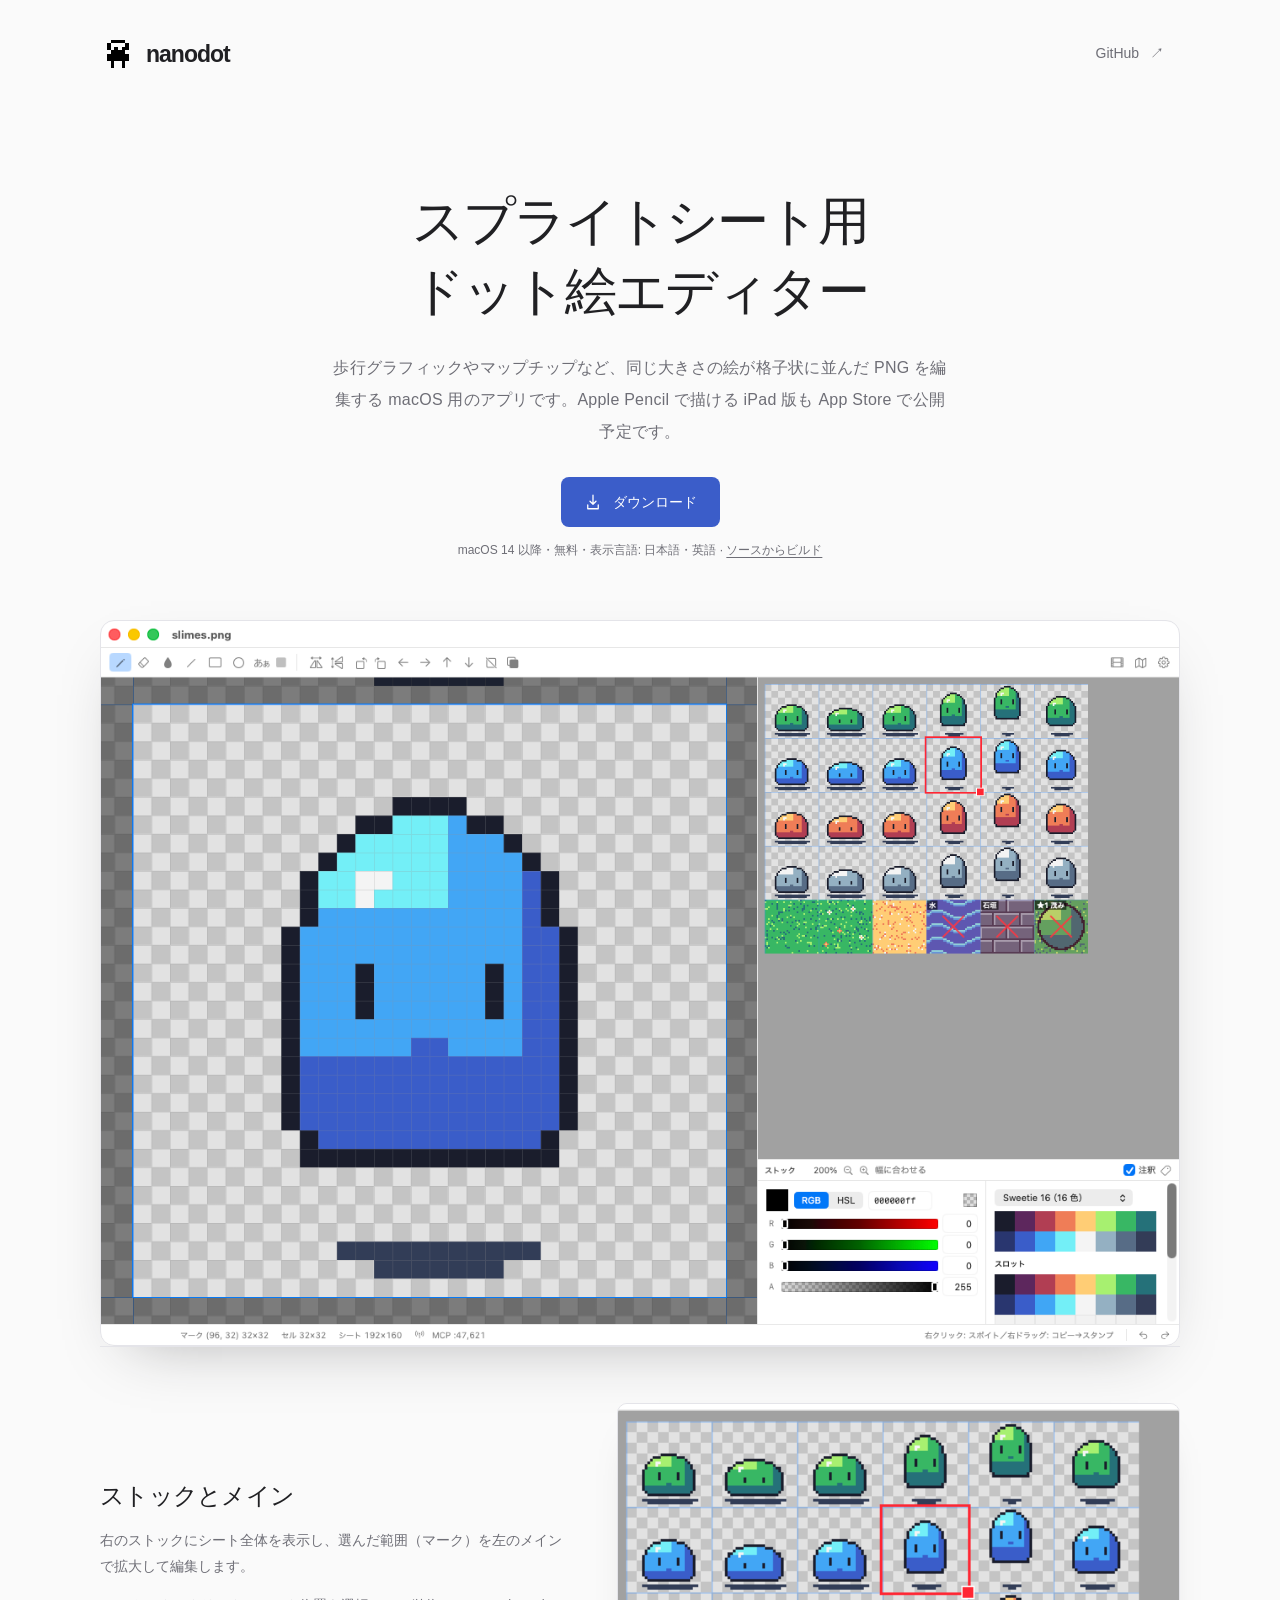
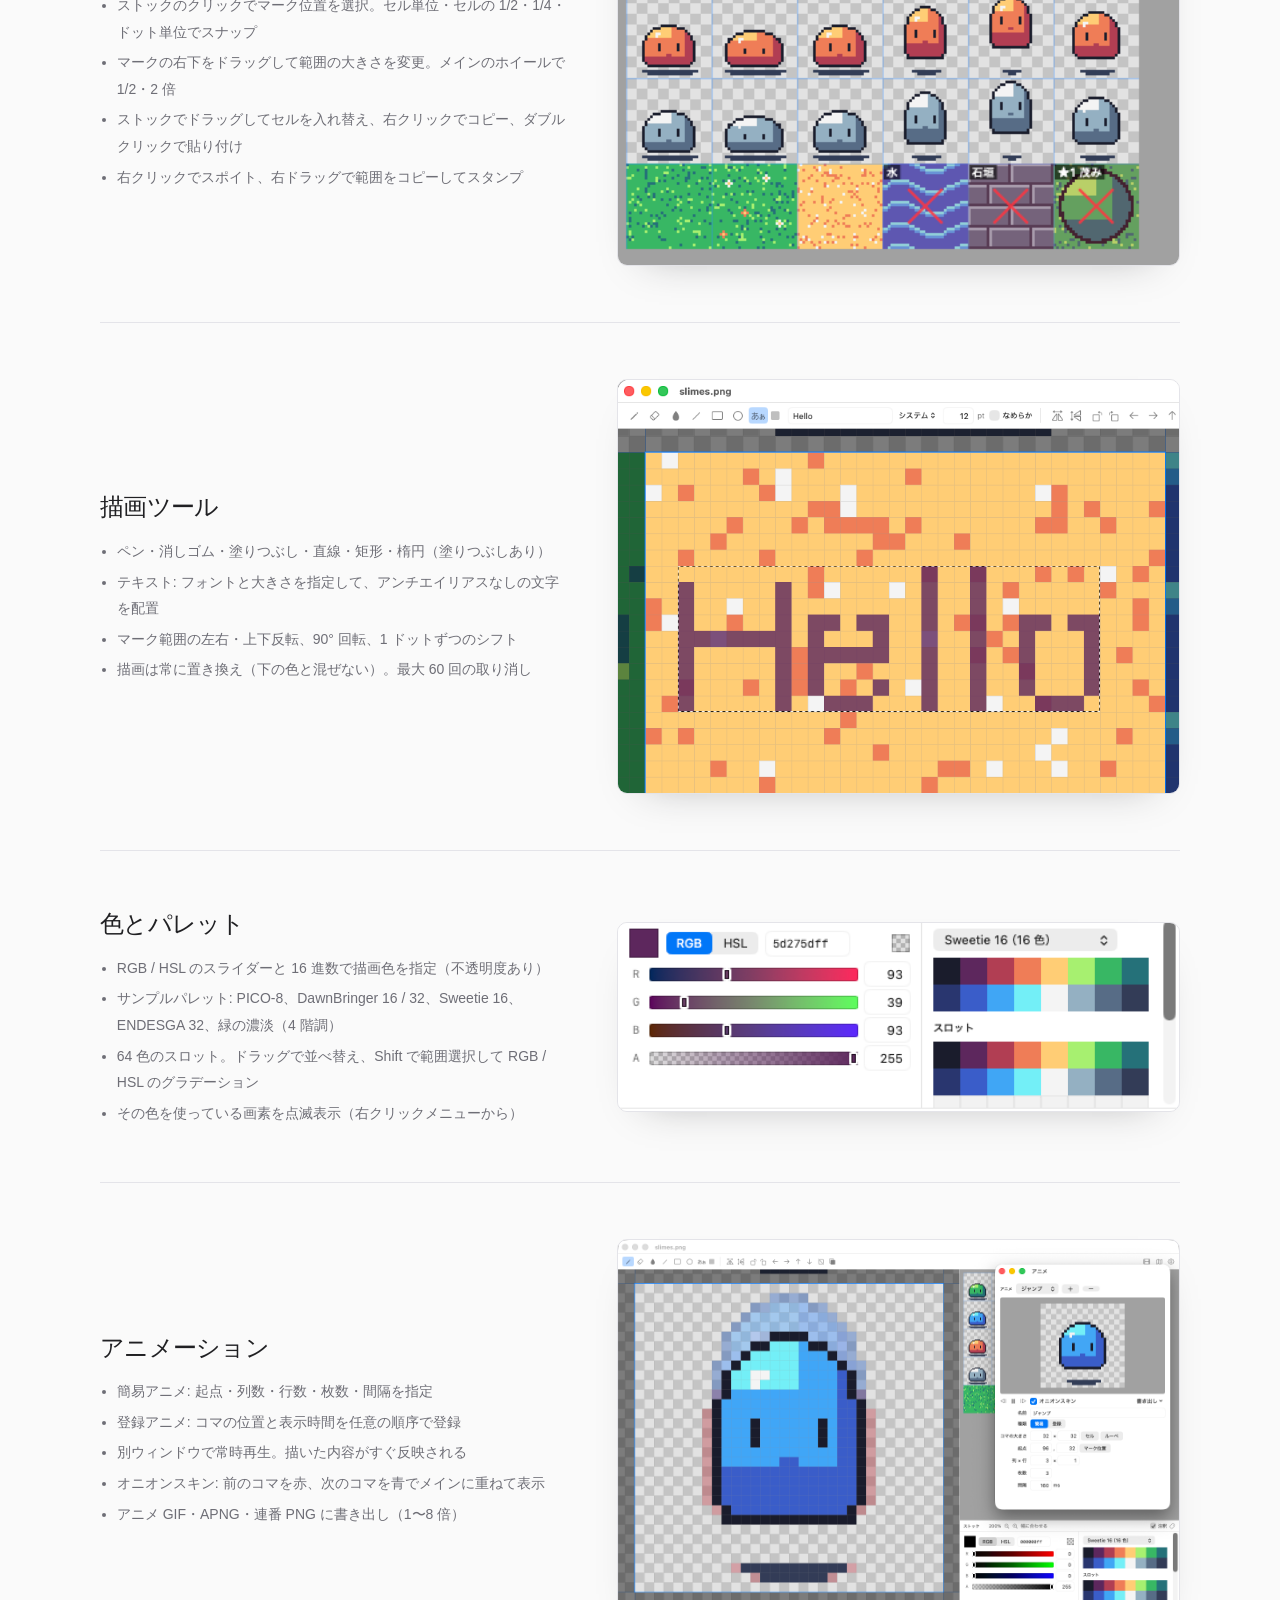
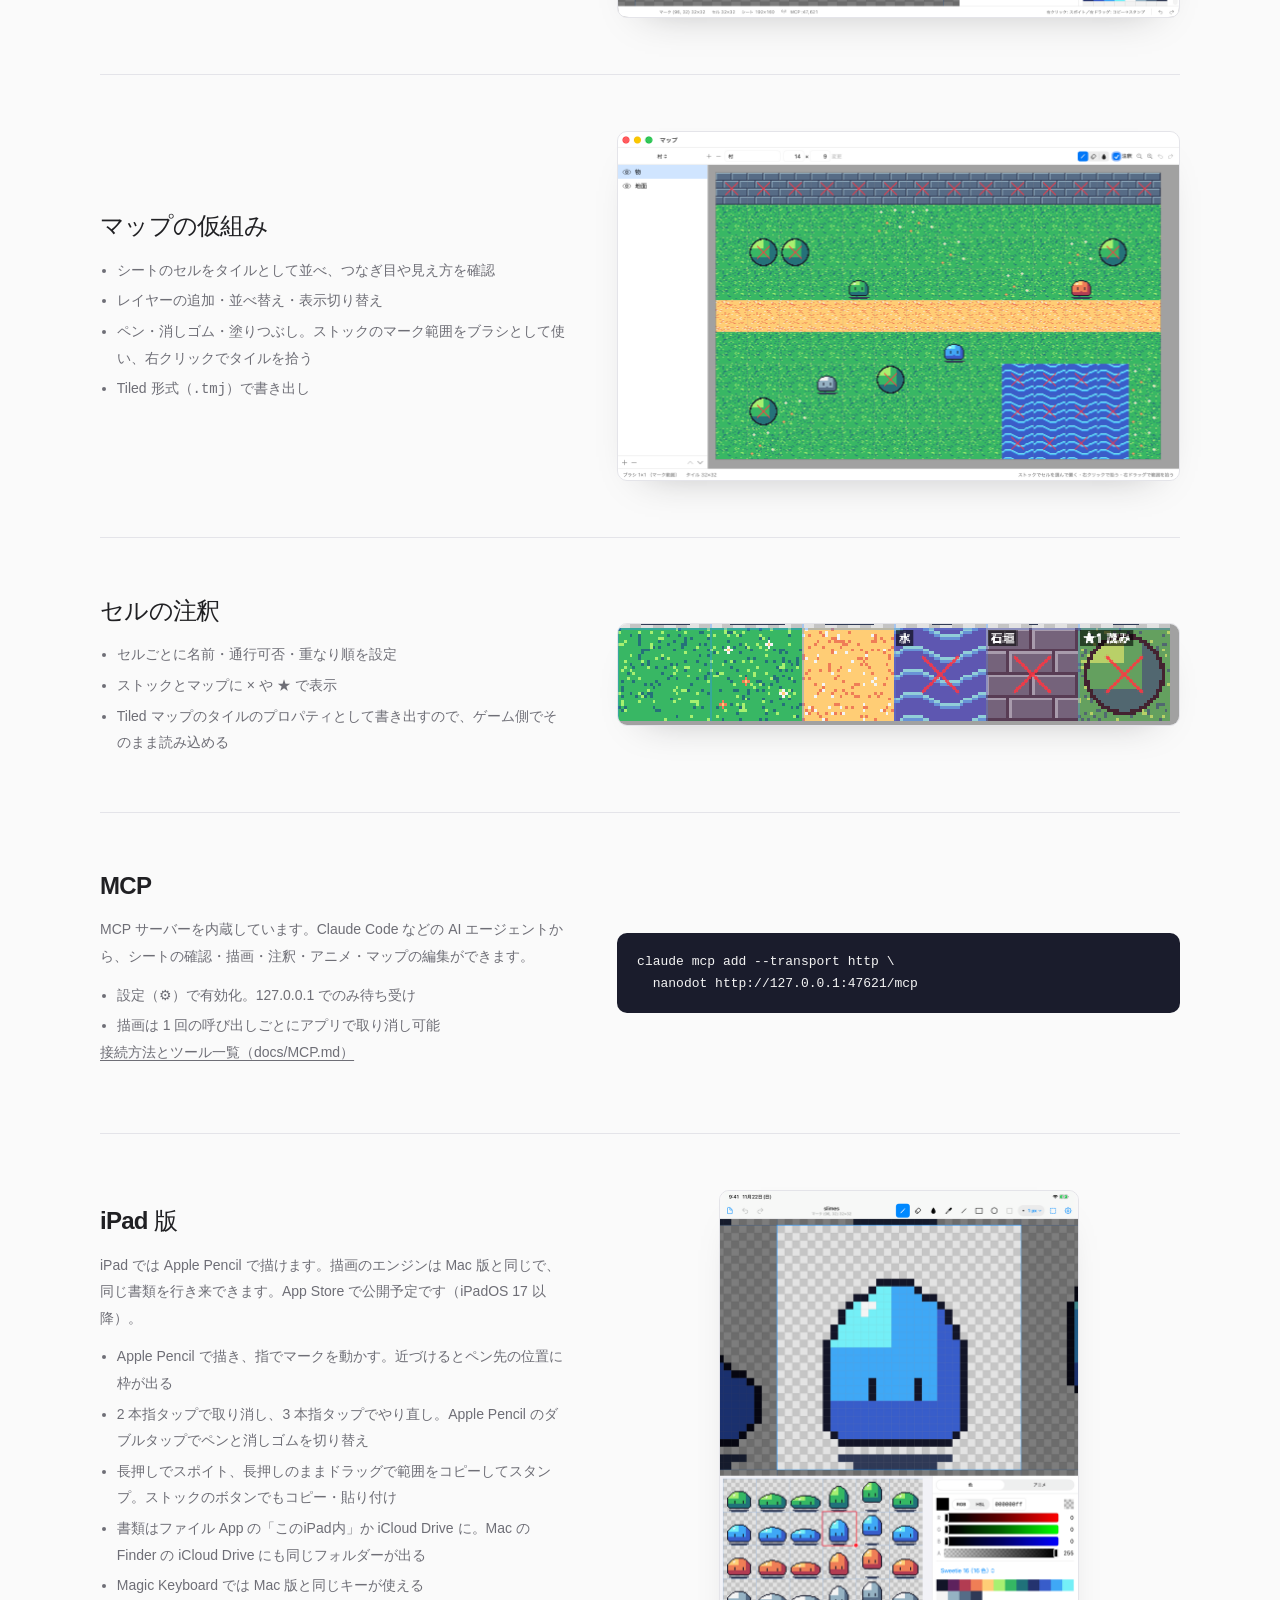
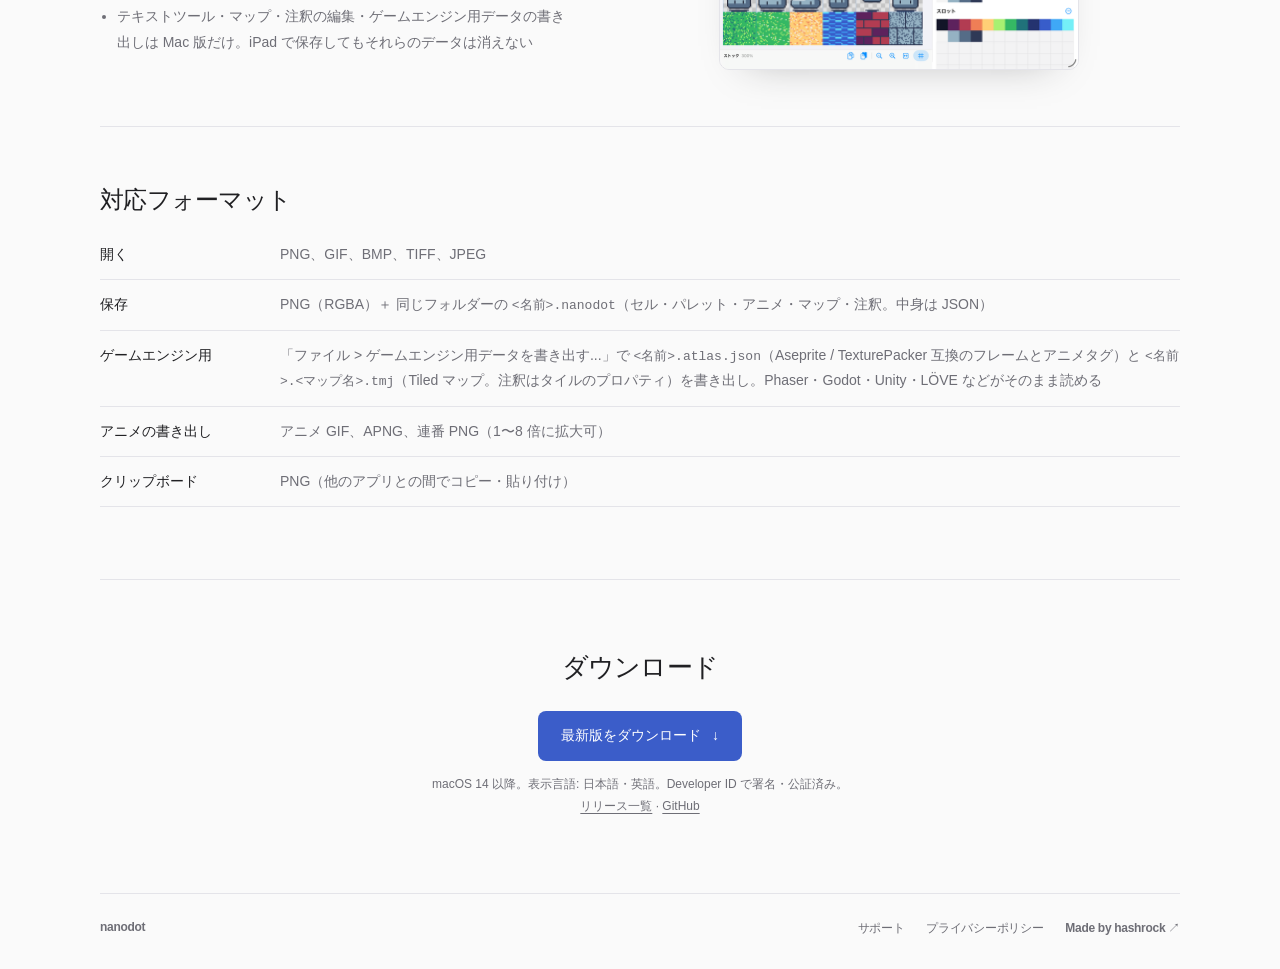
==== commit de1dc55a: "サイト: トップページに iPad 版のことを書く 冒頭の紹介に iPad 版（App Store で公開予定）への案内を足し、iPad 版の節（Apple Pencil・ジェスチャー・書類の置き場所" ====
--- a/website/index.html
+++ b/website/index.html
@@ -5,7 +5,7 @@
   <meta name="viewport" content="width=device-width, initial-scale=1">
   <meta name="theme-color" content="#fafafa">
   <title>nanodot — スプライトシート用ドット絵エディター</title>
-  <meta name="description" content="歩行グラフィックやマップチップなど、同じ大きさの絵が並んだ PNG を編集する macOS 用のドット絵エディター。アニメーション、マップの仮組み、セルの注釈、MCP に対応。">
+  <meta name="description" content="歩行グラフィックやマップチップなど、同じ大きさの絵が並んだ PNG を編集する macOS・iPad 用のドット絵エディター。アニメーション、マップの仮組み、セルの注釈、MCP に対応。">
   <link rel="icon" href="./assets/nanodot.svg" type="image/svg+xml">
   <link rel="stylesheet" href="./style.css">
   <script type="module" src="https://repos.hashrock.info/switcher/v1.js"></script>
@@ -23,7 +23,7 @@
   <main>
     <section class="hero wrap" aria-labelledby="headline">
       <h1 id="headline">スプライトシート用<br>ドット絵エディター</h1>
-      <p class="intro">歩行グラフィックやマップチップなど、同じ大きさの絵が格子状に並んだ PNG を編集する macOS 用のアプリです。</p>
+      <p class="intro">歩行グラフィックやマップチップなど、同じ大きさの絵が格子状に並んだ PNG を編集する macOS 用のアプリです。Apple Pencil で描ける <a href="#f-ipad">iPad 版</a>も App Store で公開予定です。</p>
       <a class="button" href="https://github.com/hashrock/nanodot/releases/latest"><svg width="18" height="18" viewBox="0 0 24 24" fill="none" stroke="currentColor" stroke-width="1.7" stroke-linecap="round" stroke-linejoin="round" aria-hidden="true"><path d="M12 3v12m-4-4 4 4 4-4M5 16v5h14v-5"/></svg>ダウンロード</a>
       <p class="requirement">macOS 14 以降・無料・表示言語: 日本語・英語 · <a href="https://github.com/hashrock/nanodot#ビルドと起動">ソースからビルド</a></p>
     </section>
@@ -125,6 +125,22 @@
   nanodot http://127.0.0.1:47621/mcp</code></pre>
     </section>
 
+    <section class="feature wrap" aria-labelledby="f-ipad">
+      <div class="feature-text">
+        <h2 id="f-ipad">iPad 版</h2>
+        <p>iPad では Apple Pencil で描けます。描画のエンジンは Mac 版と同じで、同じ書類を行き来できます。App Store で公開予定です（iPadOS 17 以降）。</p>
+        <ul>
+          <li>Apple Pencil で描き、指でマークを動かす。近づけるとペン先の位置に枠が出る</li>
+          <li>2 本指タップで取り消し、3 本指タップでやり直し。Apple Pencil のダブルタップでペンと消しゴムを切り替え</li>
+          <li>長押しでスポイト、長押しのままドラッグで範囲をコピーしてスタンプ。ストックのボタンでもコピー・貼り付け</li>
+          <li>書類はファイル App の「このiPad内」か iCloud Drive に。Mac の Finder の iCloud Drive にも同じフォルダーが出る</li>
+          <li>Magic Keyboard では Mac 版と同じキーが使える</li>
+          <li>テキストツール・マップ・注釈の編集・ゲームエンジン用データの書き出しは Mac 版だけ。iPad で保存してもそれらのデータは消えない</li>
+        </ul>
+      </div>
+      <img class="portrait" src="./assets/ipad.png" width="720" height="960" alt="iPad 版の画面。上にスライムを拡大したメイン、左下にシート全体のストック、右下に色のパネル。" loading="lazy">
+    </section>
+
     <section class="formats wrap" aria-labelledby="f-format">
       <h2 id="f-format">対応フォーマット</h2>
       <table>
--- a/website/style.css
+++ b/website/style.css
@@ -56,6 +56,7 @@
 .closing h2{margin-bottom:24px}
 @media(max-width:700px){.feature{grid-template-columns:1fr;gap:24px;padding:40px 0}.feature:first-of-type{margin-top:48px}.formats th{width:110px}}
 .feature>img.pixel{image-rendering:pixelated}
+.feature>img.portrait{max-width:360px;justify-self:center}
 .header-links{display:flex;align-items:center;gap:16px}
 
 .policy{max-width:720px;padding:40px 0 88px}
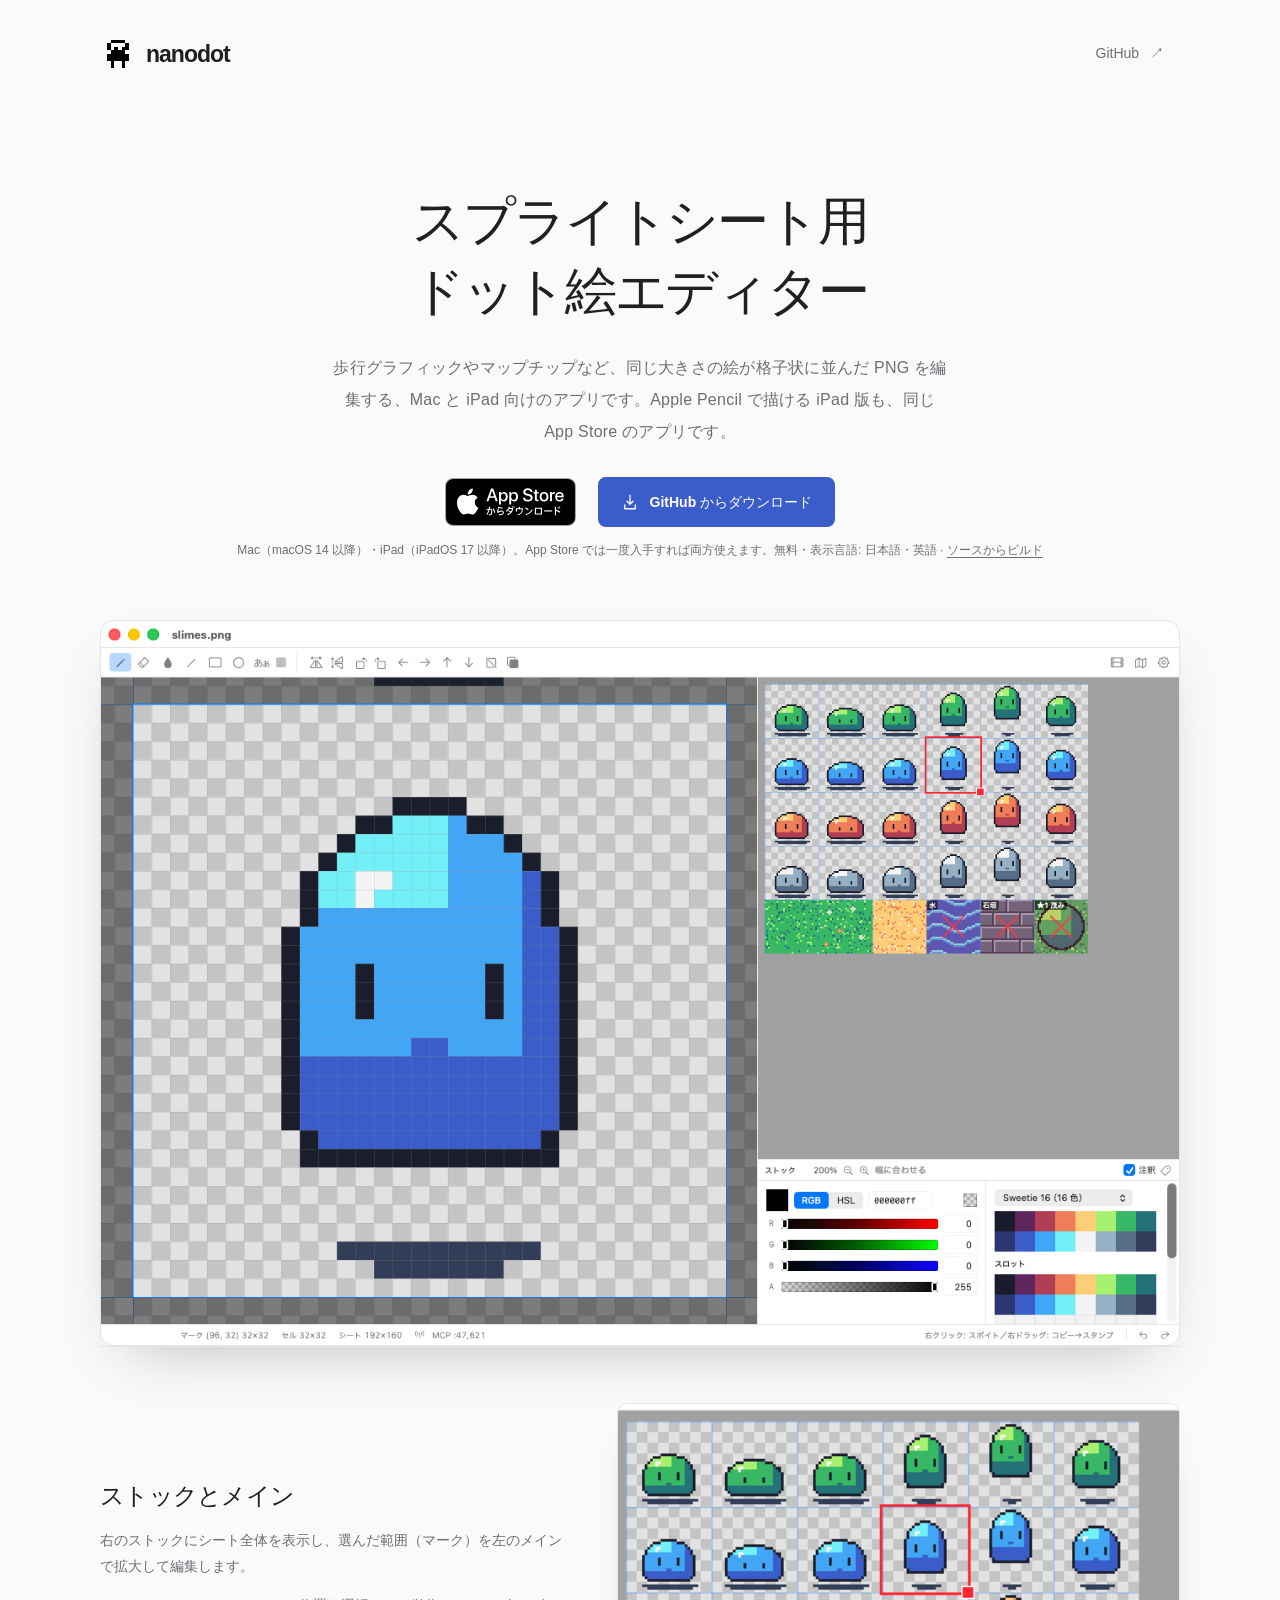
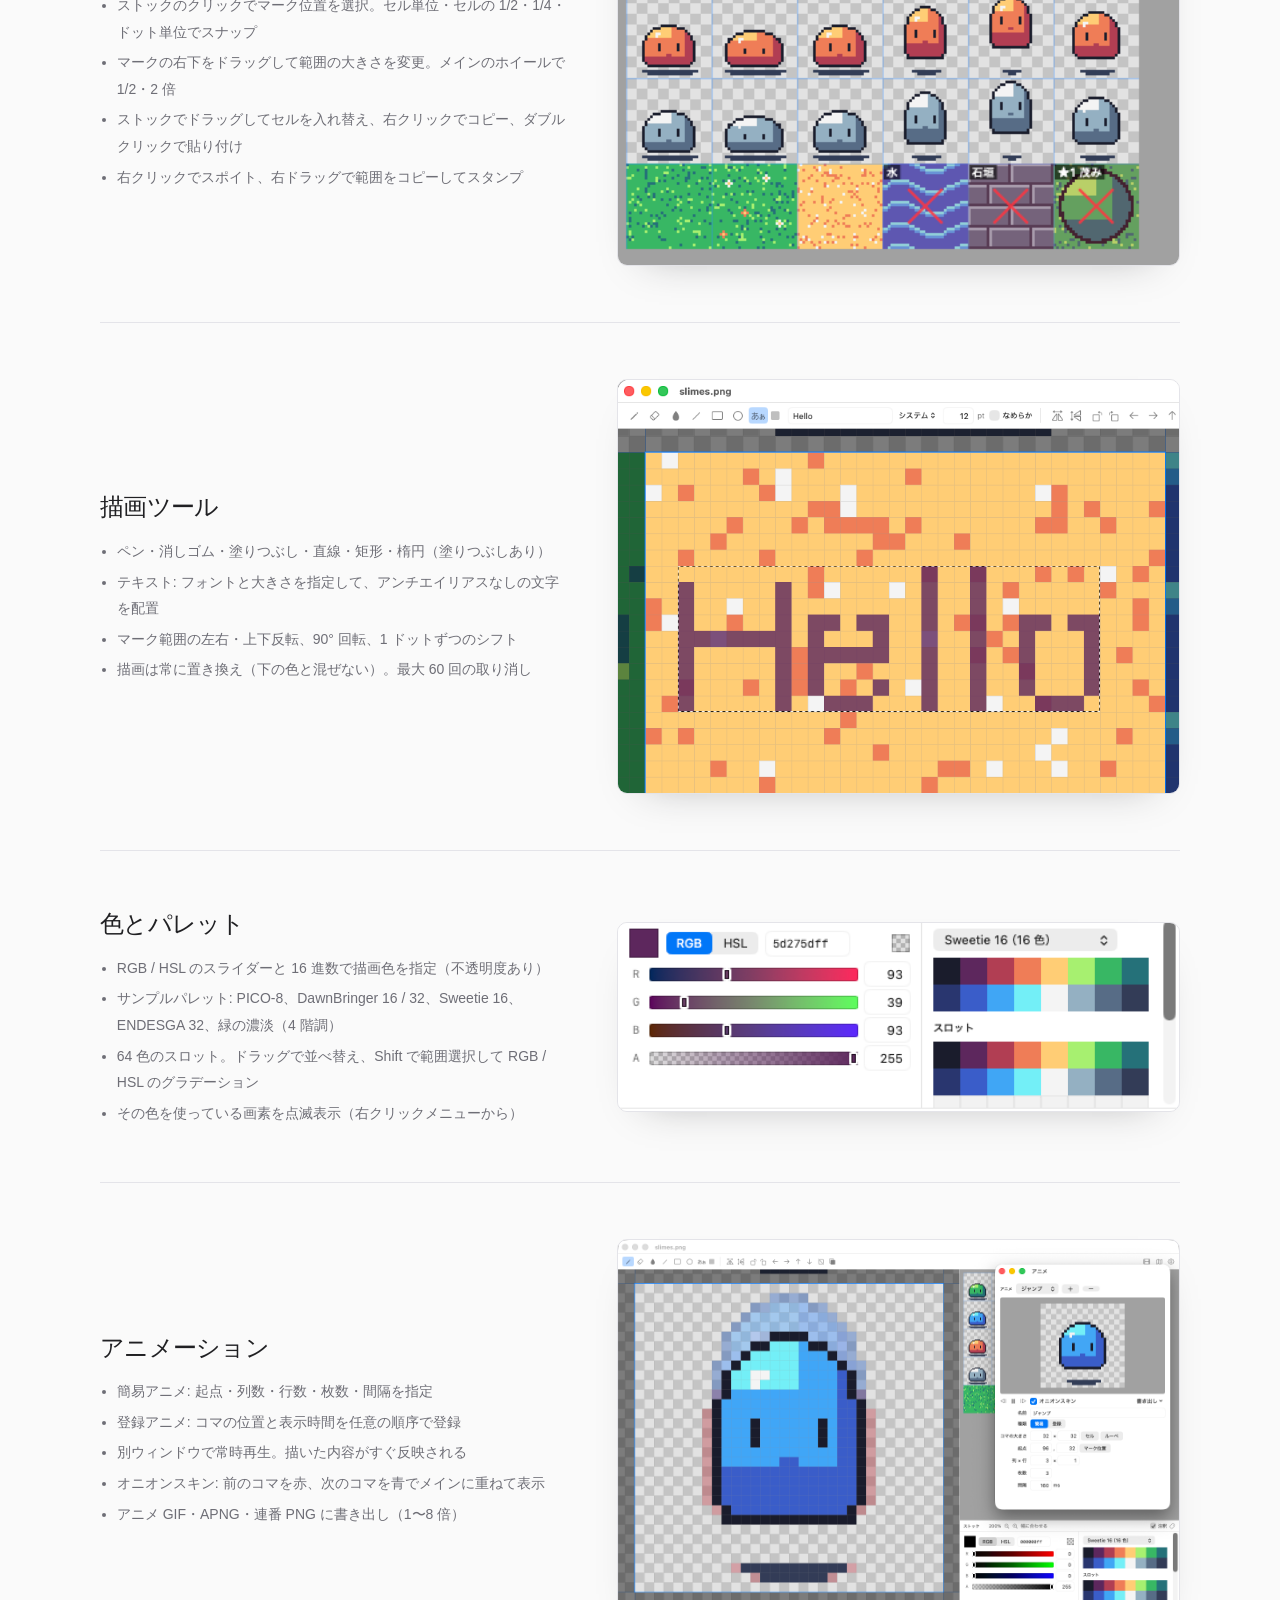
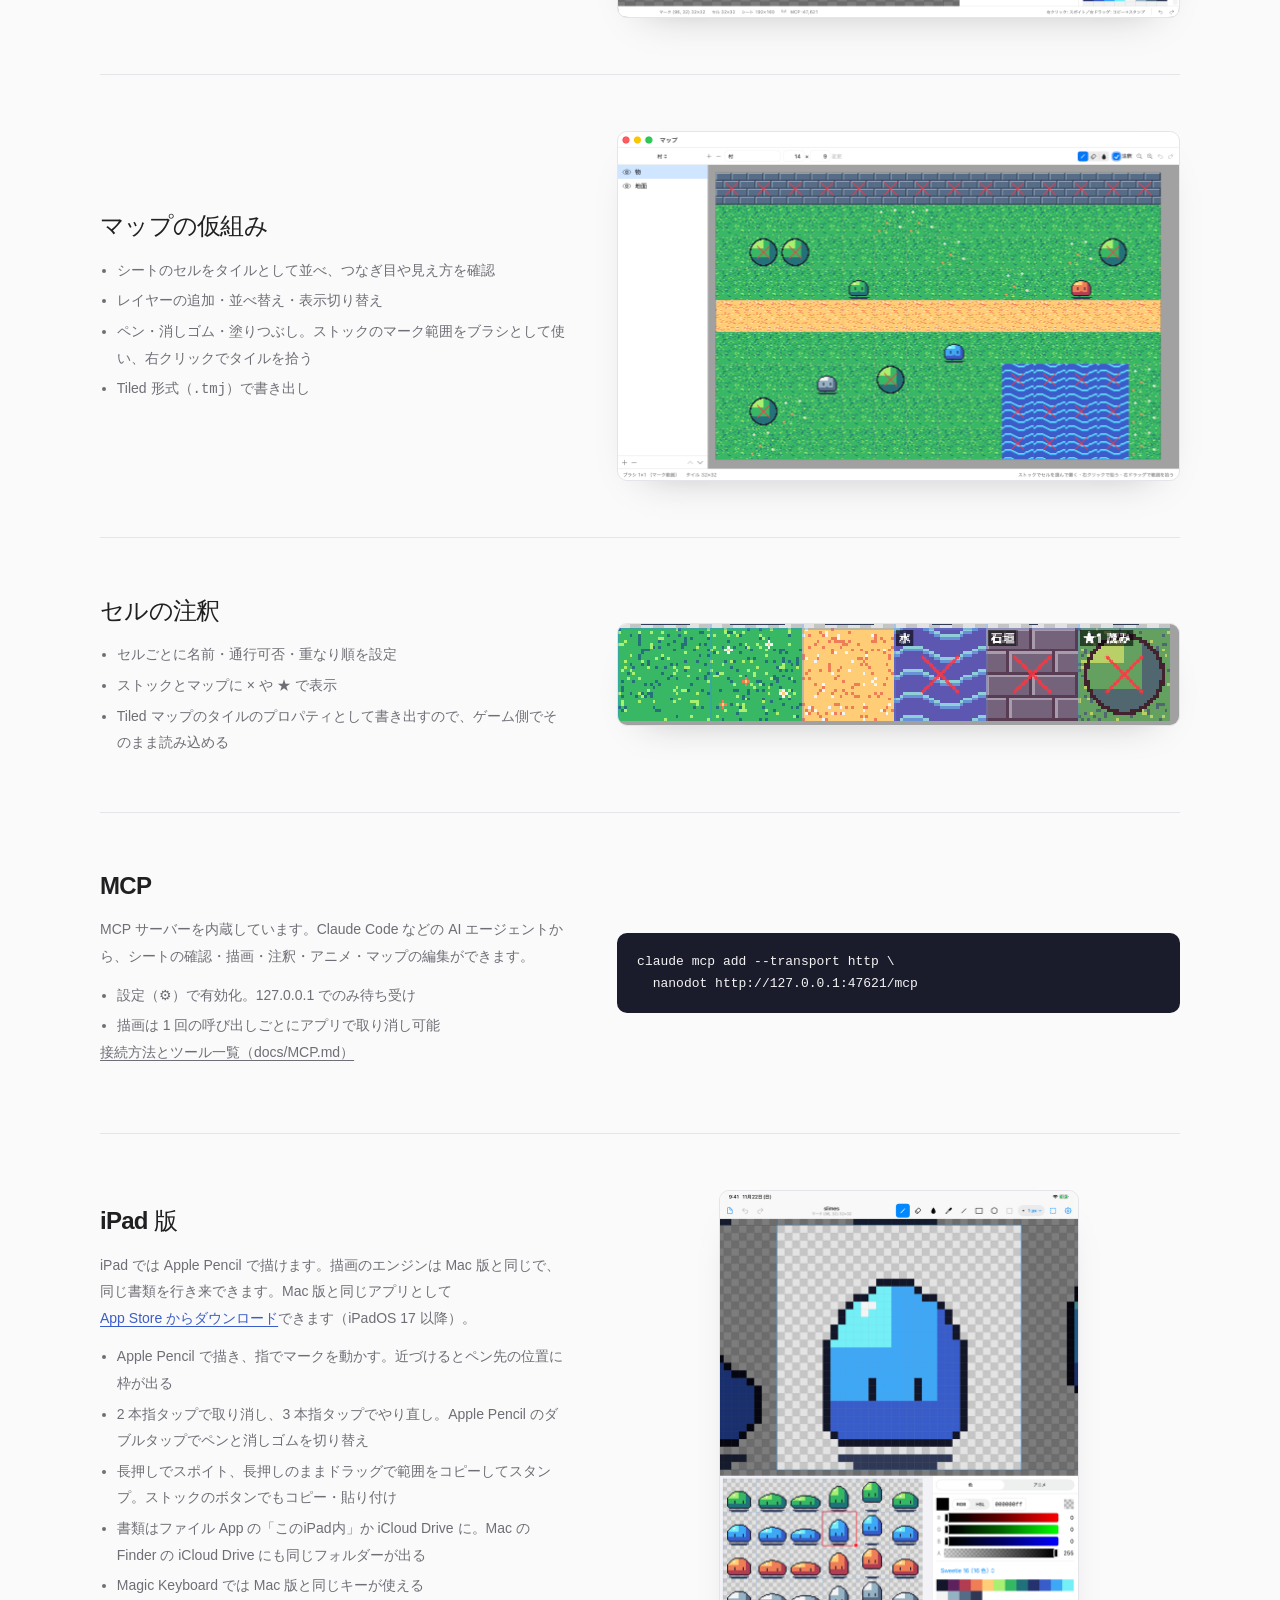
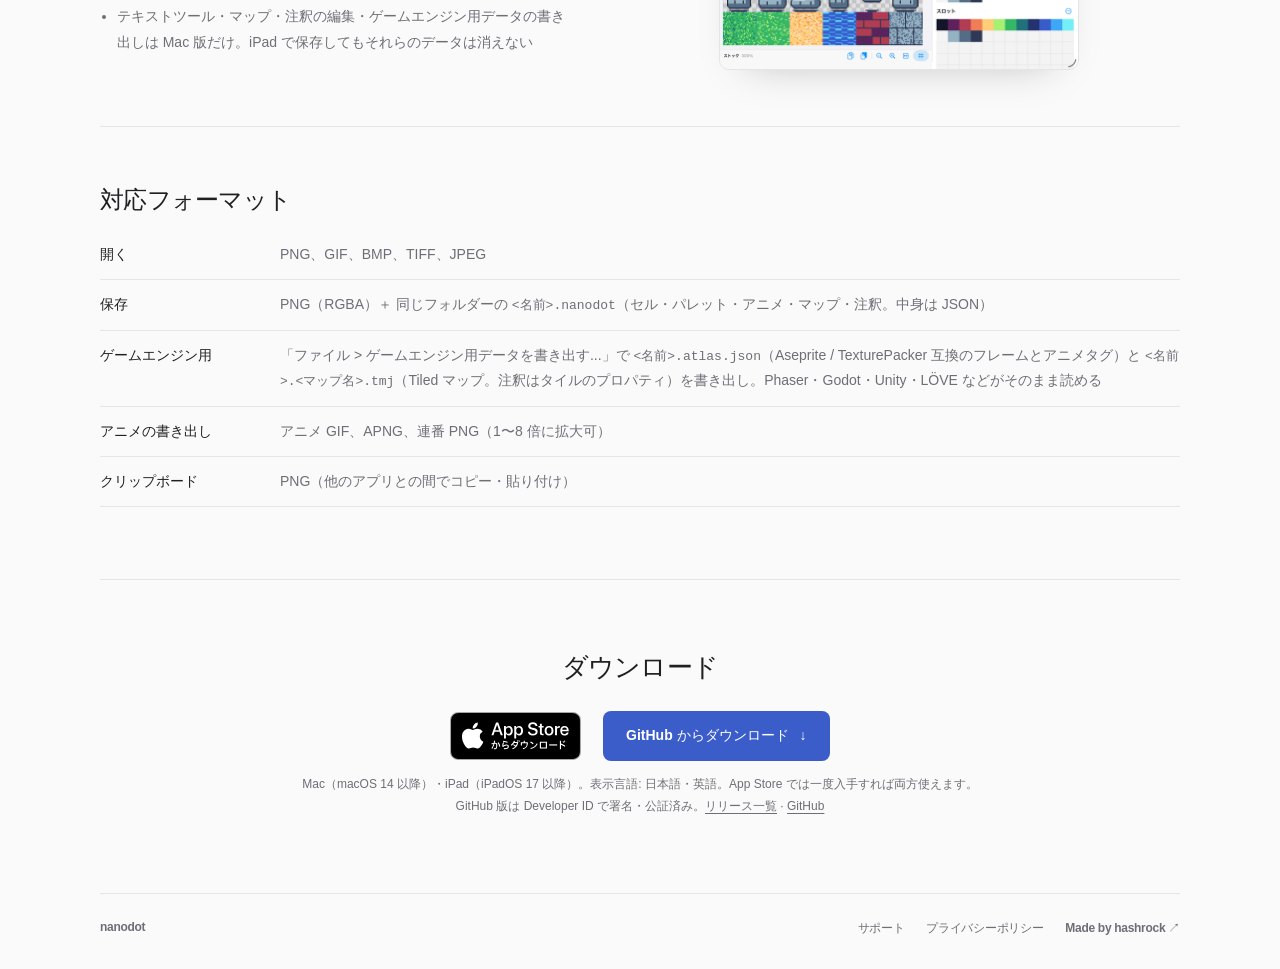
==== commit 15ddd88f: "LP に App Store（Mac・iPad）のダウンロードを足す 公開予定だった iPad 版が Mac と同じ App Store のアプリとして配信されたので、ヒーローと末尾のダウンロードに公" ====
--- a/website/index.html
+++ b/website/index.html
@@ -23,9 +23,12 @@
   <main>
     <section class="hero wrap" aria-labelledby="headline">
       <h1 id="headline">スプライトシート用<br>ドット絵エディター</h1>
-      <p class="intro">歩行グラフィックやマップチップなど、同じ大きさの絵が格子状に並んだ PNG を編集する macOS 用のアプリです。Apple Pencil で描ける <a href="#f-ipad">iPad 版</a>も App Store で公開予定です。</p>
-      <a class="button" href="https://github.com/hashrock/nanodot/releases/latest"><svg width="18" height="18" viewBox="0 0 24 24" fill="none" stroke="currentColor" stroke-width="1.7" stroke-linecap="round" stroke-linejoin="round" aria-hidden="true"><path d="M12 3v12m-4-4 4 4 4-4M5 16v5h14v-5"/></svg>ダウンロード</a>
-      <p class="requirement">macOS 14 以降・無料・表示言語: 日本語・英語 · <a href="https://github.com/hashrock/nanodot#ビルドと起動">ソースからビルド</a></p>
+      <p class="intro">歩行グラフィックやマップチップなど、同じ大きさの絵が格子状に並んだ PNG を編集する、Mac と iPad 向けのアプリです。Apple Pencil で描ける <a href="#f-ipad">iPad 版</a>も、同じ App Store のアプリです。</p>
+      <div class="downloads">
+        <a class="store" href="https://apps.apple.com/jp/app/nanodot/id6833071131"><img src="./assets/app-store-badge.svg" width="109" height="40" alt="App Store からダウンロード"></a>
+        <a class="button" href="https://github.com/hashrock/nanodot/releases/latest"><svg width="18" height="18" viewBox="0 0 24 24" fill="none" stroke="currentColor" stroke-width="1.7" stroke-linecap="round" stroke-linejoin="round" aria-hidden="true"><path d="M12 3v12m-4-4 4 4 4-4M5 16v5h14v-5"/></svg>GitHub からダウンロード</a>
+      </div>
+      <p class="requirement">Mac（macOS 14 以降）・iPad（iPadOS 17 以降）。App Store では一度入手すれば両方使えます。無料・表示言語: 日本語・英語 · <a href="https://github.com/hashrock/nanodot#ビルドと起動">ソースからビルド</a></p>
     </section>
 
     <figure class="preview wrap">
@@ -128,7 +131,7 @@
     <section class="feature wrap" aria-labelledby="f-ipad">
       <div class="feature-text">
         <h2 id="f-ipad">iPad 版</h2>
-        <p>iPad では Apple Pencil で描けます。描画のエンジンは Mac 版と同じで、同じ書類を行き来できます。App Store で公開予定です（iPadOS 17 以降）。</p>
+        <p>iPad では Apple Pencil で描けます。描画のエンジンは Mac 版と同じで、同じ書類を行き来できます。Mac 版と同じアプリとして <a class="text-link" href="https://apps.apple.com/jp/app/nanodot/id6833071131">App Store からダウンロード</a>できます（iPadOS 17 以降）。</p>
         <ul>
           <li>Apple Pencil で描き、指でマークを動かす。近づけるとペン先の位置に枠が出る</li>
           <li>2 本指タップで取り消し、3 本指タップでやり直し。Apple Pencil のダブルタップでペンと消しゴムを切り替え</li>
@@ -156,8 +159,11 @@
 
     <section class="closing wrap" aria-labelledby="closing-title">
       <h2 id="closing-title">ダウンロード</h2>
-      <a class="button" href="https://github.com/hashrock/nanodot/releases/latest">最新版をダウンロード <span aria-hidden="true">↓</span></a>
-      <p class="requirement">macOS 14 以降。表示言語: 日本語・英語。Developer ID で署名・公証済み。<br><a href="https://github.com/hashrock/nanodot/releases">リリース一覧</a> · <a href="https://github.com/hashrock/nanodot">GitHub</a></p>
+      <div class="downloads">
+        <a class="store" href="https://apps.apple.com/jp/app/nanodot/id6833071131"><img src="./assets/app-store-badge.svg" width="109" height="40" alt="App Store からダウンロード"></a>
+        <a class="button" href="https://github.com/hashrock/nanodot/releases/latest">GitHub からダウンロード <span aria-hidden="true">↓</span></a>
+      </div>
+      <p class="requirement">Mac（macOS 14 以降）・iPad（iPadOS 17 以降）。表示言語: 日本語・英語。App Store では一度入手すれば両方使えます。<br>GitHub 版は Developer ID で署名・公証済み。<a href="https://github.com/hashrock/nanodot/releases">リリース一覧</a> · <a href="https://github.com/hashrock/nanodot">GitHub</a></p>
     </section>
   </main>
   <footer class="footer wrap"><span>nanodot</span><span class="footer-links"><a href="./support.html">サポート</a><a href="./privacy.html">プライバシーポリシー</a><a href="https://github.com/hashrock">Made by hashrock <span aria-hidden="true">↗</span></a></span></footer>
--- a/website/style.css
+++ b/website/style.css
@@ -17,6 +17,11 @@
 .intro span{display:inline-block}
 .button{display:inline-flex;justify-content:center;align-items:center;gap:11px;min-height:50px;padding:14px 23px;border-radius:8px;background:var(--accent);color:white;font-size:14px;font-weight:600;line-height:1.5;transition:background .18s,transform .18s}
 .button:hover{background:#29366f;transform:translateY(-2px)}
+.downloads{display:flex;flex-wrap:wrap;justify-content:center;align-items:center;gap:16px 22px}
+.store{display:inline-flex;line-height:0}
+.store img{display:block;height:48px;width:auto}
+.text-link{color:var(--accent);text-decoration:underline;text-underline-offset:3px;white-space:nowrap}
+.text-link:hover{color:#29366f}
 .requirement{font-size:12px;line-height:1.8;color:var(--muted);margin:13px 0 0}
 .requirement a{text-decoration:underline;text-underline-offset:3px}
 .requirement a:hover{color:var(--accent)}
